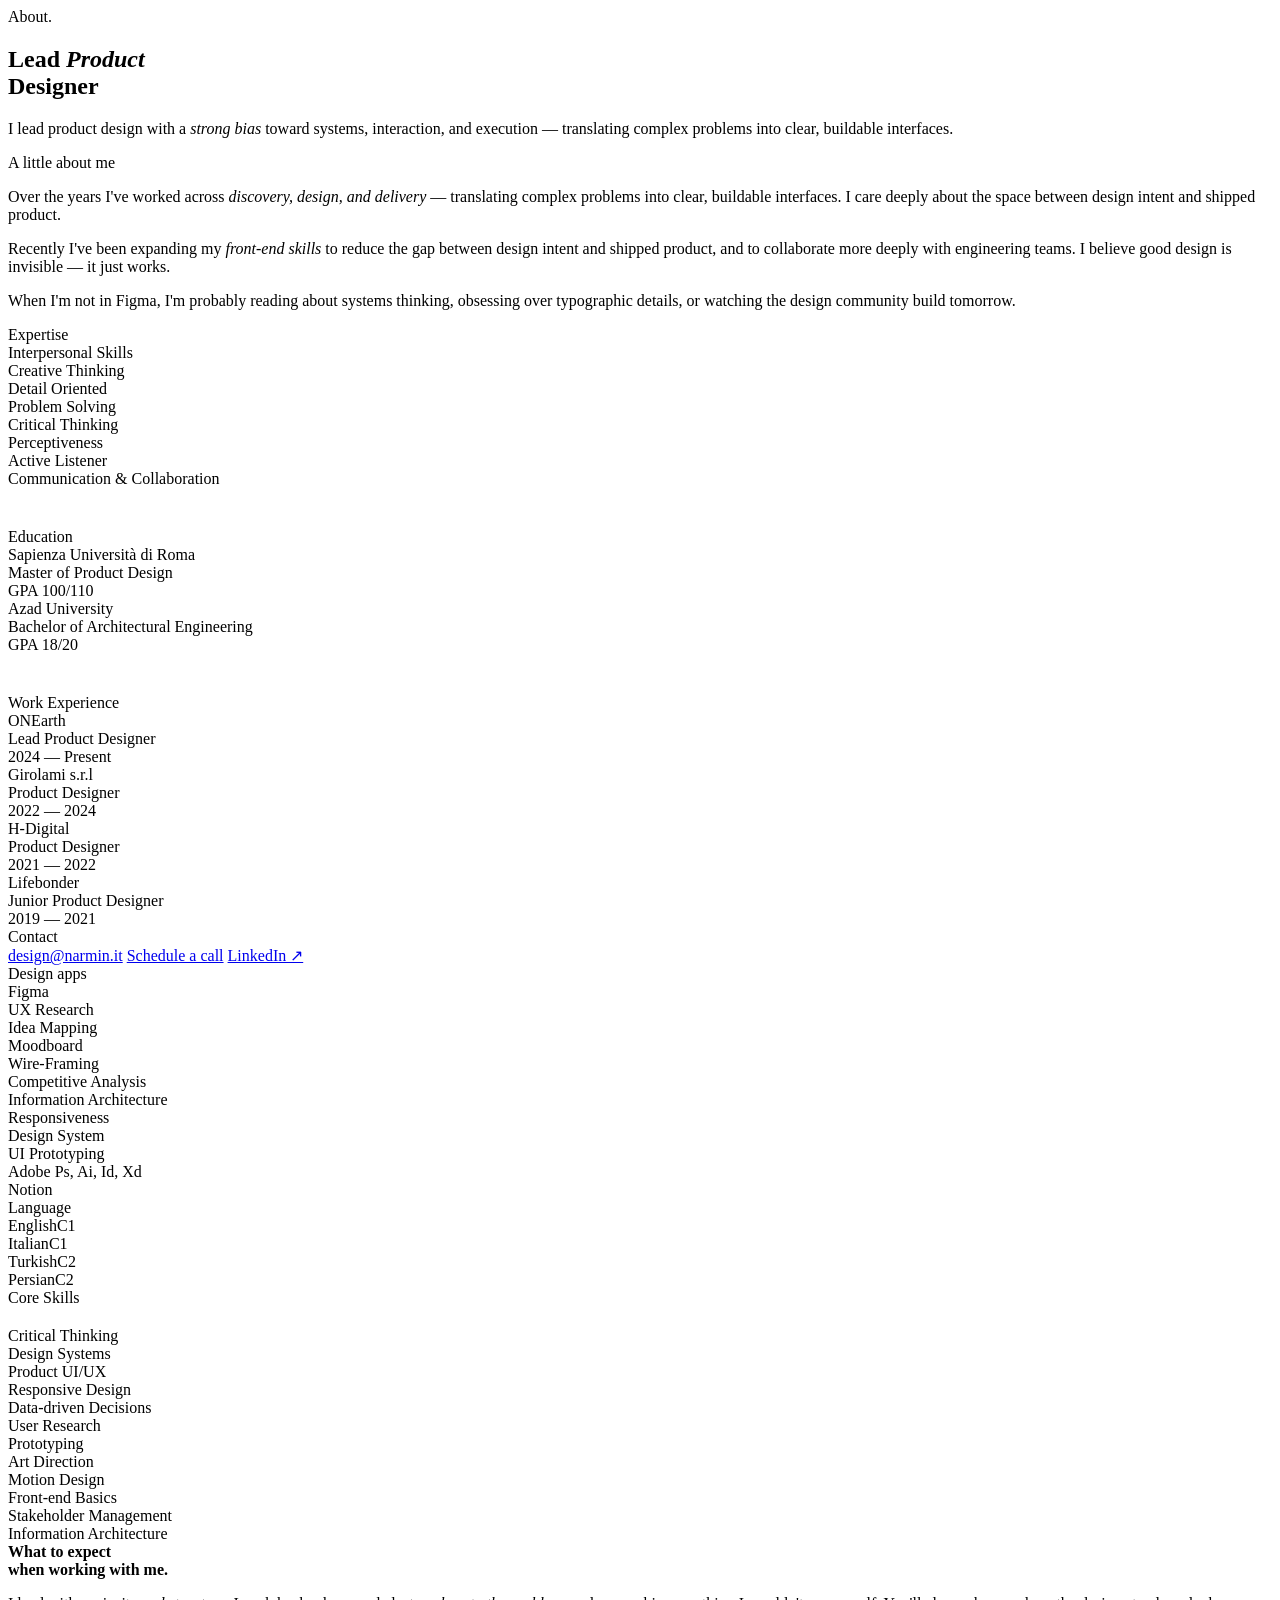
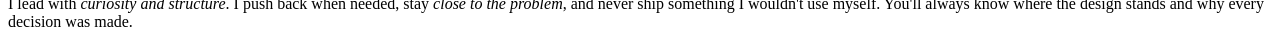
==== about.html @ 3cd88621 "first commit" ====
<!DOCTYPE html>
<html lang="en">
<head>
  <meta charset="UTF-8" />
  <meta name="viewport" content="width=device-width, initial-scale=1.0" />
  <title>Narmin — About</title>

  <!-- Google Fonts -->
  <link rel="preconnect" href="https://fonts.googleapis.com" />
  <link rel="preconnect" href="https://fonts.gstatic.com" crossorigin />
  <link href="https://fonts.googleapis.com/css2?family=Playfair+Display:ital,wght@0,400;0,500;0,700;1,400;1,700&family=Poppins:wght@300;400;500&family=Courier+Prime:ital@0;1&display=swap" rel="stylesheet" />

  <!-- Styles -->
  <link rel="stylesheet" href="css/global.css" />
  <link rel="stylesheet" href="css/about.css" />
</head>
<body>

  <!-- Noise overlay -->
  <div class="noise"></div>

  <!-- Custom cursor ring -->
  <div id="cur-ring"></div>

  <!-- Nav — injected by global.js -->
  <div id="nav-mount"></div>

  <div class="page">

    <!-- ══════════════════════════════════════════
         HERO
    ══════════════════════════════════════════ -->
    <section class="about-hero">
      <div class="hero-ghost" aria-hidden="true">About.</div>
      <div class="about-hero-inner">
        <div class="about-hero-content">
          <h1 class="about-title">
            Lead <em>Product</em><br>Designer
          </h1>
          <div class="about-intro-line">
            <p class="about-intro-text">
              I lead product design with a <em>strong bias</em> toward systems,
              interaction, and execution — translating complex problems into
              clear, buildable interfaces.
            </p>
          </div>
        </div>
      </div>
    </section>


    <!-- ══════════════════════════════════════════
         MAIN GRID — [empty] [content] [sidebar]
    ══════════════════════════════════════════ -->
    <div class="content-grid">

      <!-- Col 1: intentionally empty -->
      <div class="col-empty"></div>

      <!-- Col 2: Main content -->
      <main class="center-main">

        <div class="col-label">A little about me</div>
        <div class="bio-block">
          <p>Over the years I've worked across <em>discovery, design, and delivery</em> — translating complex problems into clear, buildable interfaces. I care deeply about the space between design intent and shipped product.</p>
          <p>Recently I've been expanding my <em>front-end skills</em> to reduce the gap between design intent and shipped product, and to collaborate more deeply with engineering teams. I believe good design is invisible — it just works.</p>
          <p>When I'm not in Figma, I'm probably reading about systems thinking, obsessing over typographic details, or watching the design community build tomorrow.</p>
        </div>

        <div class="col-label">Expertise</div>
        <div class="expertise-list">
          <div class="exp-item"><span>Interpersonal Skills</span><div class="exp-dot"></div></div>
          <div class="exp-item"><span>Creative Thinking</span><div class="exp-dot"></div></div>
          <div class="exp-item"><span>Detail Oriented</span><div class="exp-dot"></div></div>
          <div class="exp-item"><span>Problem Solving</span><div class="exp-dot"></div></div>
          <div class="exp-item"><span>Critical Thinking</span><div class="exp-dot"></div></div>
          <div class="exp-item"><span>Perceptiveness</span><div class="exp-dot"></div></div>
          <div class="exp-item"><span>Active Listener</span><div class="exp-dot"></div></div>
          <div class="exp-item"><span>Communication &amp; Collaboration</span><div class="exp-dot"></div></div>
        </div>

        <div class="col-label" style="margin-top: 40px;">Education</div>
        <div class="edu-entry">
          <div class="edu-school">Sapienza Università di Roma</div>
          <div class="edu-degree">Master of Product Design</div>
          <div class="edu-gpa">GPA 100/110</div>
        </div>
        <div class="edu-entry">
          <div class="edu-school">Azad University</div>
          <div class="edu-degree">Bachelor of Architectural Engineering</div>
          <div class="edu-gpa">GPA 18/20</div>
        </div>

        <div class="col-label" style="margin-top: 40px;">Work Experience</div>
        <div class="work-entries">
          <div class="work-entry">
            <div class="work-company">ONEarth</div>
            <div class="work-role">Lead Product Designer</div>
            <div class="work-period">2024 — Present</div>
          </div>
          <div class="work-entry">
            <div class="work-company">Girolami s.r.l</div>
            <div class="work-role">Product Designer</div>
            <div class="work-period">2022 — 2024</div>
          </div>
          <div class="work-entry">
            <div class="work-company">H-Digital</div>
            <div class="work-role">Product Designer</div>
            <div class="work-period">2021 — 2022</div>
          </div>
          <div class="work-entry">
            <div class="work-company">Lifebonder</div>
            <div class="work-role">Junior Product Designer</div>
            <div class="work-period">2019 — 2021</div>
          </div>
        </div>

      </main>

      <!-- Col 3: Right Sidebar -->
      <aside class="sidebar-right">

        <div class="sidebar-group">
          <div class="col-label">Contact</div>
          <a href="mailto:design@narmin.it" class="contact-link">design@narmin.it</a>
          <a href="#" class="contact-link">Schedule a call</a>
          <a href="#" class="contact-link">LinkedIn ↗</a>
        </div>

        <div class="sidebar-group">
          <div class="col-label">Design apps</div>
          <div class="sidebar-list">
            <div class="sidebar-item">Figma</div>
            <div class="sidebar-item">UX Research</div>
            <div class="sidebar-item">Idea Mapping</div>
            <div class="sidebar-item">Moodboard</div>
            <div class="sidebar-item">Wire-Framing</div>
            <div class="sidebar-item">Competitive Analysis</div>
            <div class="sidebar-item">Information Architecture</div>
            <div class="sidebar-item">Responsiveness</div>
            <div class="sidebar-item">Design System</div>
            <div class="sidebar-item">UI Prototyping</div>
            <div class="sidebar-item">Adobe Ps, Ai, Id, Xd</div>
            <div class="sidebar-item">Notion</div>
          </div>
        </div>

        <div class="sidebar-group">
          <div class="col-label">Language</div>
          <div class="lang-row"><span class="lang-name">English</span><span class="lang-level">C1</span></div>
          <div class="lang-row"><span class="lang-name">Italian</span><span class="lang-level">C1</span></div>
          <div class="lang-row"><span class="lang-name">Turkish</span><span class="lang-level">C2</span></div>
          <div class="lang-row"><span class="lang-name">Persian</span><span class="lang-level">C2</span></div>
        </div>

      </aside>
    </div><!-- /.content-grid -->


    <!-- ══════════════════════════════════════════
         CORE SKILLS STRIP
    ══════════════════════════════════════════ -->
    <div class="skills-section">
      <div class="skills-section-inner">
        <div class="col-label" style="margin-bottom: 20px;">Core Skills</div>
        <div class="skills-tags">
          <div class="skill-tag">Critical Thinking</div>
          <div class="skill-tag">Design Systems</div>
          <div class="skill-tag">Product UI/UX</div>
          <div class="skill-tag">Responsive Design</div>
          <div class="skill-tag">Data-driven Decisions</div>
          <div class="skill-tag">User Research</div>
          <div class="skill-tag">Prototyping</div>
          <div class="skill-tag">Art Direction</div>
          <div class="skill-tag">Motion Design</div>
          <div class="skill-tag">Front-end Basics</div>
          <div class="skill-tag">Stakeholder Management</div>
          <div class="skill-tag">Information Architecture</div>
        </div>
      </div>
    </div>


    <!-- ══════════════════════════════════════════
         CLOSING STATEMENT
    ══════════════════════════════════════════ -->
    <div class="closing-strip">
      <div></div><!-- empty col 1 -->
      <div class="closing-content">
        <div class="closing-left">
          <strong>What to expect<br>when working with me.</strong>
        </div>
        <p class="closing-right">
          I lead with <em>curiosity and structure</em>. I push back when needed,
          stay <em>close to the problem</em>, and never ship something I wouldn't
          use myself. You'll always know where the design stands and why every
          decision was made.
        </p>
      </div>
    </div>

  </div><!-- /.page -->

  <!-- Footer — injected by global.js -->
  <div id="footer-mount"></div>

  <!-- Scripts: global first, then page-specific -->
  <script src="js/global.js"></script>
  <script src="js/about.js"></script>

</body>
</html>
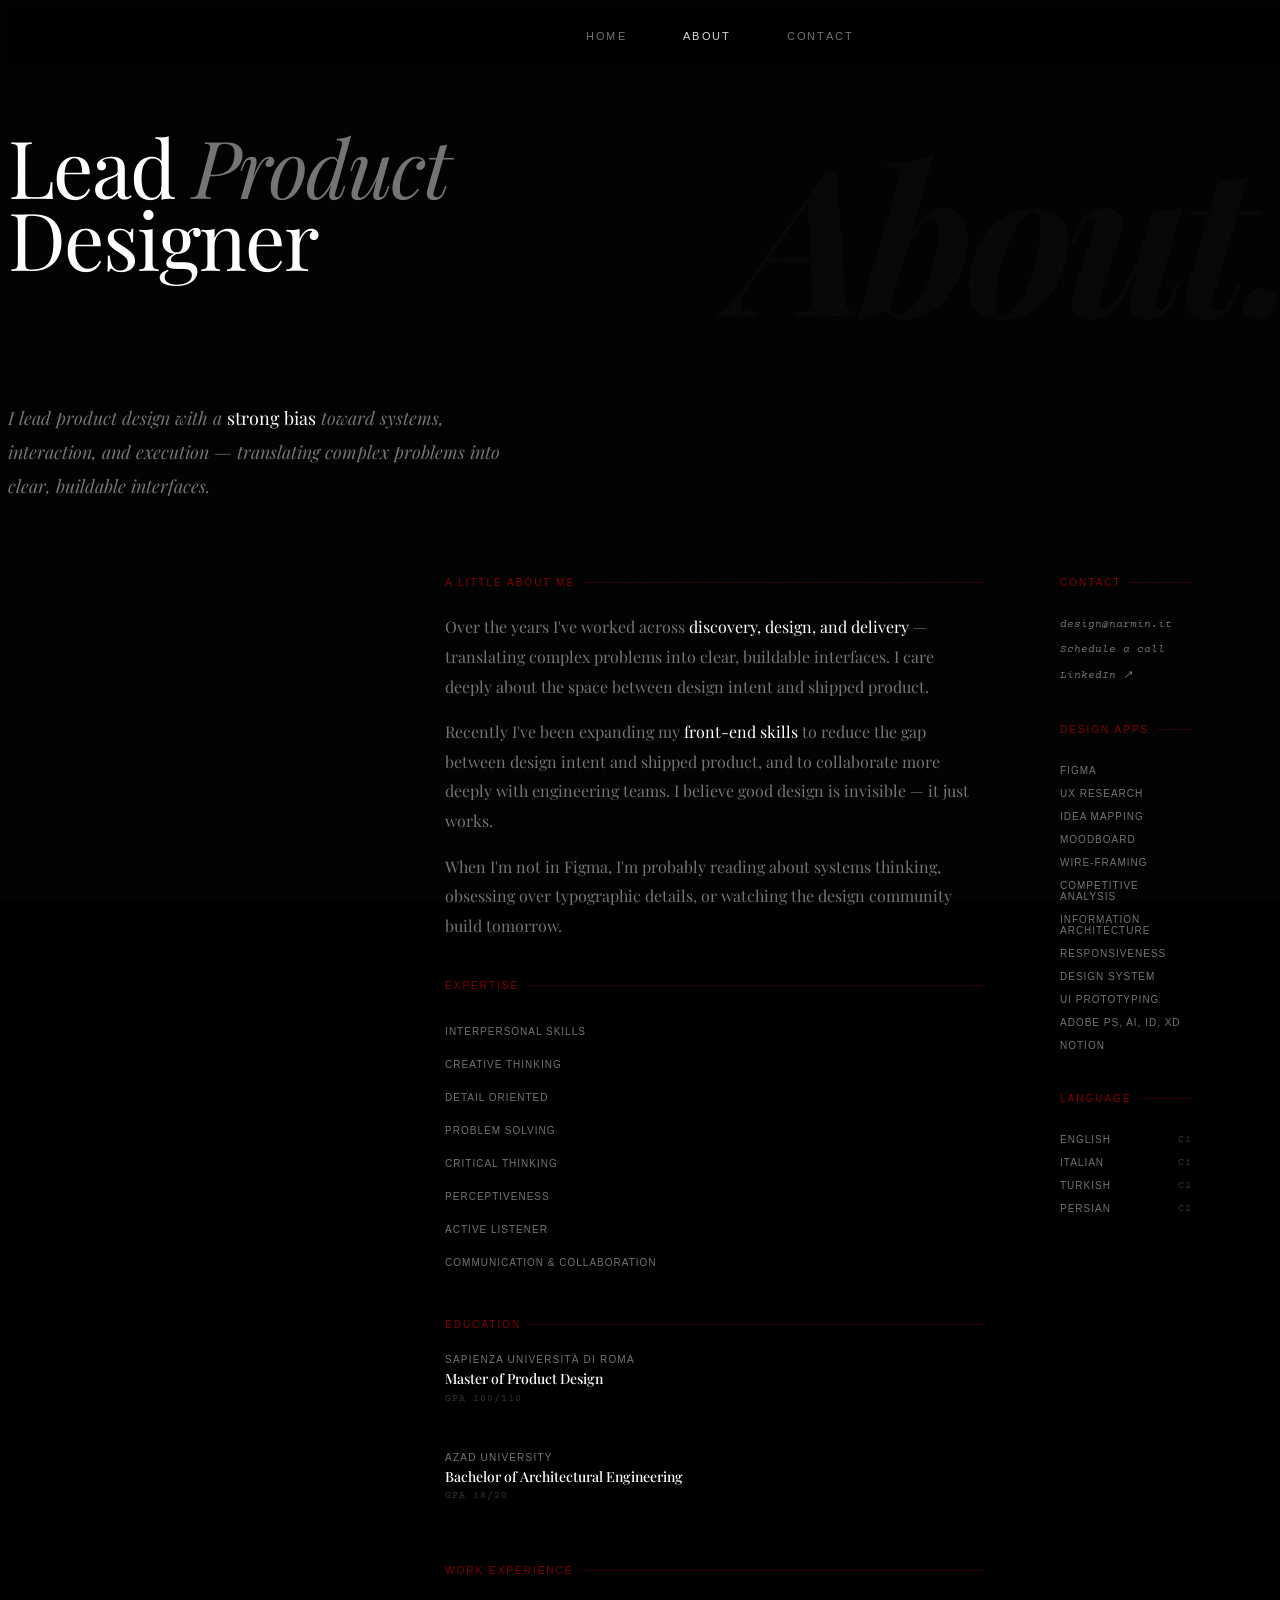
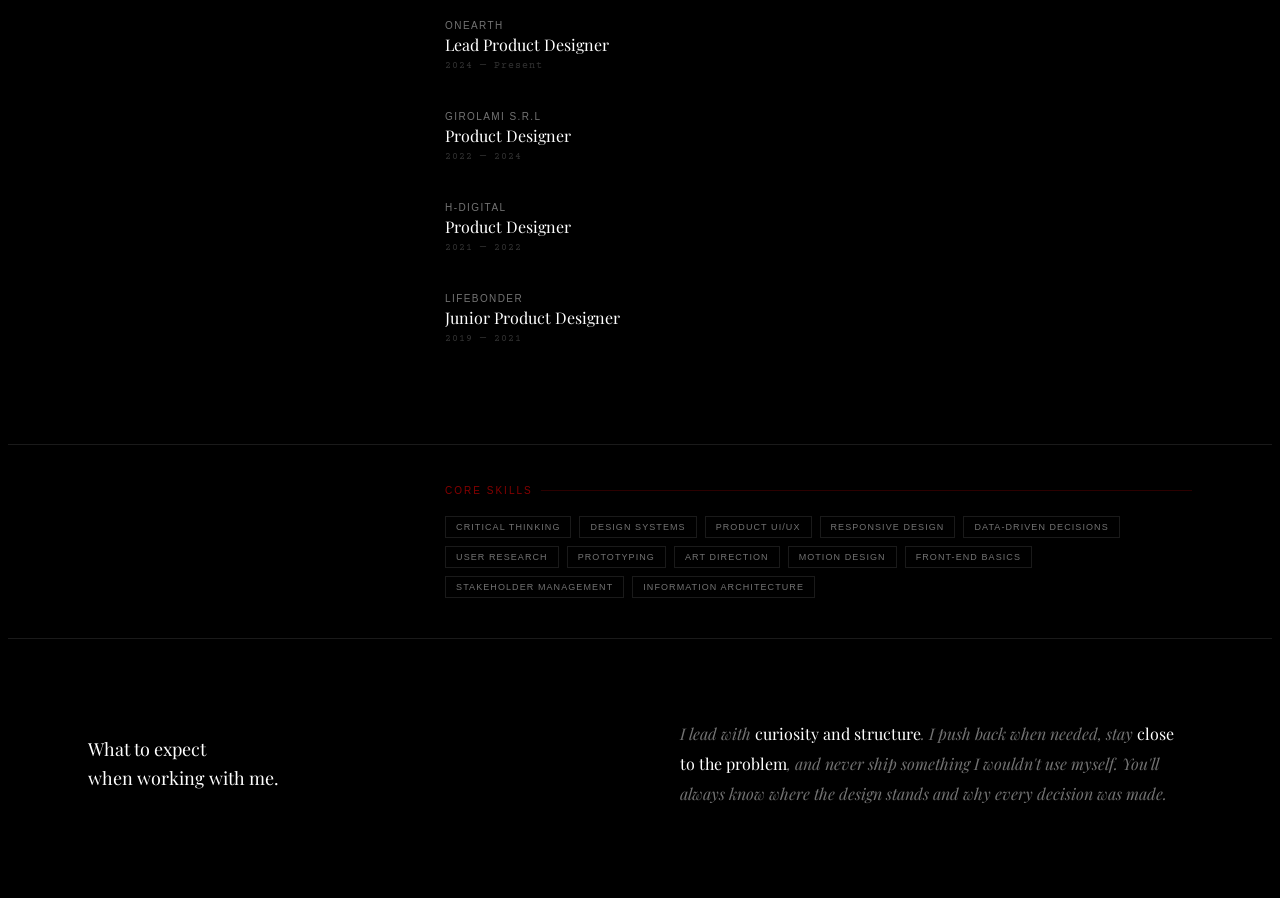
==== commit f1175547: "Update portfolio: nav changes, project links, dark theme for work pages" ====
--- a/about.html
+++ b/about.html
@@ -123,7 +123,7 @@
         <div class="sidebar-group">
           <div class="col-label">Contact</div>
           <a href="mailto:design@narmin.it" class="contact-link">design@narmin.it</a>
-          <a href="#" class="contact-link">Schedule a call</a>
+          <a href="https://calendly.com/ahz-nrm" target="_blank" rel="noopener noreferrer" class="contact-link">Schedule a call</a>
           <a href="#" class="contact-link">LinkedIn ↗</a>
         </div>
 
@@ -201,9 +201,6 @@
 
   </div><!-- /.page -->
 
-  <!-- Footer — injected by global.js -->
-  <div id="footer-mount"></div>
-
   <!-- Scripts: global first, then page-specific -->
   <script src="js/global.js"></script>
   <script src="js/about.js"></script>
--- a/css/global.css
+++ b/css/global.css
@@ -0,0 +1,324 @@
+GLOBAL 
+/* ================================================
+   NARMIN — GLOBAL STYLES
+   css/global.css
+   Loaded on EVERY page.
+   Contains: reset, tokens, body, noise, cursor,
+             nav, footer, shared keyframes.
+   ================================================ */
+
+
+/* ────────────────────────────────────────────────
+   1. RESET
+──────────────────────────────────────────────── */
+*, *::before, *::after {
+  box-sizing: border-box;
+  margin: 0;
+  padding: 0;
+}
+
+html {
+  font-size: 16px;
+  scroll-behavior: smooth;
+}
+
+
+/* ────────────────────────────────────────────────
+   2. DESIGN TOKENS
+──────────────────────────────────────────────── */
+:root {
+  --bg:         #000000;
+  --bg2:        #0a0a0a;
+  --text:       #ffffff;
+  --text-muted: rgba(255, 255, 255, 0.45);
+  --text-dim:   rgba(255, 255, 255, 0.2);
+  --border:     rgba(255, 255, 255, 0.1);
+  --hover-bg:   rgba(255, 255, 255, 0.04);
+  --red:        rgb(220, 0, 0);
+  --red-dim:    rgba(220, 0, 0, 0.6);
+
+  --font-serif: 'Playfair Display', serif;
+  --font-ui:    'Poppins', sans-serif;
+  --font-mono:  'Courier Prime', monospace;
+}
+
+
+/* ────────────────────────────────────────────────
+   3. BODY
+──────────────────────────────────────────────── */
+body {
+  background: var(--bg);
+  color: var(--text);
+  min-height: 100vh;
+  overflow-x: hidden;
+  font-family: var(--font-serif);
+}
+
+
+/* ────────────────────────────────────────────────
+   4. NOISE OVERLAY
+──────────────────────────────────────────────── */
+.noise {
+  position: fixed;
+  inset: 0;
+  z-index: 1;
+  pointer-events: none;
+  background-image: url("data:image/svg+xml,%3Csvg viewBox='0 0 512 512' xmlns='http://www.w3.org/2000/svg'%3E%3Cfilter id='n'%3E%3CfeTurbulence type='fractalNoise' baseFrequency='0.75' numOctaves='4' stitchTiles='stitch'/%3E%3C/filter%3E%3Crect width='100%25' height='100%25' filter='url(%23n)' opacity='1'/%3E%3C/svg%3E");
+  background-size: 256px 256px;
+  opacity: 0.028;
+}
+
+
+/* ────────────────────────────────────────────────
+   5. CUSTOM CURSOR RING
+──────────────────────────────────────────────── */
+#cur-ring {
+  position: fixed;
+  z-index: 9998;
+  pointer-events: none;
+  width: 36px;
+  height: 36px;
+  border: 1.5px solid rgba(220, 0, 0, 0.75);
+  border-radius: 50%;
+  left: -40px;
+  top: -40px;
+  transform: translate(-50%, -50%);
+  transition: width 0.3s, height 0.3s, border-color 0.3s;
+}
+
+
+/* ────────────────────────────────────────────────
+   6. PAGE SHELL
+──────────────────────────────────────────────── */
+.page {
+  position: relative;
+  z-index: 2;
+}
+
+
+/* ────────────────────────────────────────────────
+   7. NAVIGATION
+   Index page: centered  (class="nav-center")
+   About page: left-aligned (default)
+   global.js injects .nav-center on index only
+──────────────────────────────────────────────── */
+nav {
+  width: 100%;
+  height: 56px;
+  background: rgba(0, 0, 0, 0.85);
+  backdrop-filter: blur(12px);
+  -webkit-backdrop-filter: blur(12px);
+  display: flex;
+  align-items: center;
+  justify-content: space-between;
+  padding: 0 80px;
+  position: sticky;
+  top: 20px;
+  z-index: 100;
+}
+
+.nav-left,
+.nav-right {
+  display: flex;
+  align-items: center;
+}
+
+.nav-right {
+  margin-left: auto;
+}
+
+/* Index page centers the nav */
+nav.nav-center {
+  justify-content: center;
+}
+nav.nav-center .nav-left {
+  position: absolute;
+  left: 50%;
+  transform: translateX(-50%);
+}
+
+.nav-item {
+  position: relative;
+  padding: 0 28px 0 0;
+  display: flex;
+  align-items: center;
+  z-index: 2;
+  cursor: pointer;
+  text-decoration: none;
+}
+
+/* Book a Call - secondary button style */
+.nav-right .nav-item {
+  padding: 16px 10px;
+  border: 1px solid rgb(221, 0, 0);
+  border-radius: 4px;
+  transition: background-color 0.2s, color 0.2s;
+}
+
+.nav-right .nav-item:hover {
+  background-color: rgb(221, 0, 0);
+}
+
+.nav-right .nav-item:hover .nav-letter {
+  color: #fff;
+}
+
+/* Index page nav items have equal padding both sides */
+nav.nav-center .nav-item {
+  padding: 0 28px;
+}
+
+.nav-word {
+  display: flex;
+  overflow: visible;
+}
+
+.nav-letter {
+  display: inline-block;
+  font-family: var(--font-ui);
+  font-size: 11px;
+  font-weight: 400;
+  letter-spacing: 0.18em;
+  color: var(--text-muted);
+  text-transform: uppercase;
+  will-change: transform;
+  line-height: 1;
+  user-select: none;
+  transition: color 0.2s;
+}
+
+.nav-item:hover .nav-letter {
+  color: rgba(255, 255, 255, 0.9);
+}
+
+.nav-item.active .nav-letter {
+  color: rgba(255, 255, 255, 0.85);
+}
+
+
+/* ────────────────────────────────────────────────
+   8. FOOTER
+──────────────────────────────────────────────── */
+.footer {
+  display: flex;
+  align-items: center;
+  justify-content: space-between;
+  padding: 28px 80px;
+  position: relative;
+  z-index: 2;
+}
+
+/* Index page footer has a top border */
+.footer.footer-bordered {
+  border-top: 1px solid var(--border);
+}
+
+.footer-love {
+  font-family: var(--font-ui);
+  font-size: 10px;
+  font-weight: 400;
+  letter-spacing: 0.18em;
+  text-transform: uppercase;
+  color: rgba(255, 255, 255, 0.2);
+}
+
+.footer-love em {
+  font-style: italic;
+  font-family: var(--font-serif);
+  font-size: 12px;
+  letter-spacing: 0.04em;
+  text-transform: none;
+  color: rgba(255, 255, 255, 0.35);
+}
+
+.footer-socials {
+  display: flex;
+  align-items: center;
+  gap: 24px;
+}
+
+.social-link {
+  display: flex;
+  align-items: center;
+  justify-content: center;
+  color: rgba(255, 255, 255, 0.25);
+  transition: color 0.2s, transform 0.2s;
+  text-decoration: none;
+}
+
+.social-link:hover {
+  color: rgba(255, 255, 255, 0.85);
+  transform: translateY(-2px);
+}
+
+
+/* ────────────────────────────────────────────────
+   9. SHARED KEYFRAMES
+──────────────────────────────────────────────── */
+@keyframes fadeIn  { from { opacity: 0; }                           to { opacity: 1; } }
+@keyframes fadeUp  { from { opacity: 0; transform: translateY(18px);} to { opacity: 1; transform: none; } }
+@keyframes slideUp { from { transform: translateY(110%); }           to { transform: none; } }
+@keyframes marquee { from { transform: translateX(0); }              to { transform: translateX(-50%); } }
+
+
+/* ────────────────────────────────────────────────
+   10. RESPONSIVE — shared breakpoints
+──────────────────────────────────────────────── */
+@media (max-width: 900px) {
+  nav                { padding: 0 48px; }
+  nav.nav-center     { padding: 0 48px; }
+  nav.nav-center .nav-left { position: static; transform: none; left: auto; }
+  .nav-item          { padding-right: 20px; }
+  nav.nav-center .nav-item { padding: 0 18px; }
+  .nav-right .nav-item { padding: 12px 20px; }
+  .footer            { padding: 28px 48px; }
+}
+
+@media (max-width: 700px) {
+  #cur-ring          { display: none; }
+  nav                { padding: 0 36px; }
+  nav.nav-center .nav-left { position: static; transform: none; }
+  nav.nav-center .nav-item { padding: 0 14px; }
+  .nav-right .nav-item { padding: 10px 6px; }
+  .footer            { padding: 24px 36px; }
+}
+
+@media (max-width: 480px) {
+  nav                { padding: 0 24px; }
+  nav.nav-center     { padding: 0 24px; }
+  nav.nav-center .nav-item { padding: 0 10px; }
+  .nav-letter        { font-size: 9px; letter-spacing: 0.1em; }
+  .nav-right         { display: none; }
+  .footer            { padding: 20px 24px; flex-direction: column; gap: 16px; align-items: flex-start; }
+}
+
+
+/* ────────────────────────────────────────────────
+   11. SHARED PAGE ELEMENTS
+   Used on multiple pages — lives here so every
+   page gets them without loading index.css
+──────────────────────────────────────────────── */
+
+/* Eyebrow label — used on index hero and about hero */
+.hello-tag {
+  font-family: var(--font-ui);
+  font-size: 11px;
+  font-weight: 400;
+  letter-spacing: 0.22em;
+  text-transform: uppercase;
+  color: var(--text-muted);
+  display: flex;
+  align-items: center;
+  gap: 12px;
+  margin-bottom: 36px;
+  position: relative;
+  z-index: 1;
+  animation: fadeUp 0.7s 0.25s ease both;
+}
+
+.hello-tag::before {
+  content: '';
+  width: 20px;
+  height: 1px;
+  background: rgba(255, 255, 255, 0.35);
+}
--- a/css/about.css
+++ b/css/about.css
@@ -0,0 +1,500 @@
+/* ================================================
+   NARMIN — ABOUT PAGE STYLES
+   css/about.css
+   Page-specific only. Global styles live in global.css
+   ================================================ */
+
+
+ABOUT
+
+/* ────────────────────────────────────────────────
+   1. HERO SECTION
+──────────────────────────────────────────────── */
+.about-hero {
+  /* Matches home .main exactly — bottom-anchored, full viewport minus nav */
+  padding: 56px 80px 80px;
+  position: relative;
+  overflow: hidden;
+  min-height: calc(100vh - 56px);
+  display: flex;
+  flex-direction: column;
+  justify-content: flex-end;
+}
+
+.about-hero-inner {
+  position: relative;
+  z-index: 1;
+}
+
+.about-hero-content {
+  width: 100%;
+}
+
+/* Ghost watermark */
+.hero-ghost {
+  position: absolute;
+  right: -20px;
+  top: 0;
+  font-family: var(--font-serif);
+  font-style: italic;
+  font-weight: 700;
+  font-size: clamp(120px, 16vw, 220px);
+  color: rgba(255, 255, 255, 0.025);
+  line-height: 1;
+  user-select: none;
+  pointer-events: none;
+  white-space: nowrap;
+  animation: fadeIn 1.2s 0.2s ease both;
+  letter-spacing: -0.04em;
+}
+
+.about-title {
+  font-family: var(--font-serif);
+  font-weight: 400;
+  font-size: 80px;          /* matches .hl-word on home */
+  line-height: 0.9;
+  letter-spacing: -0.02em;
+  color: #fff;
+  padding-bottom: 60px;     /* matches .headline padding-bottom */
+  animation: slideUp 0.95s cubic-bezier(0.16, 1, 0.3, 1) both;
+}
+
+.about-title em {
+  font-style: italic;
+  color: var(--text-muted);
+}
+
+.about-intro-line {
+  margin-top: 36px;
+  animation: fadeUp 0.7s 0.4s ease both;
+}
+
+.about-intro-text {
+  font-family: var(--font-serif);
+  font-size: 18px;
+  font-weight: 400;
+  font-style: italic;
+  line-height: 1.9;
+  color: var(--text-muted);
+  max-width: 520px;
+}
+
+.about-intro-text em {
+  font-style: normal;
+  color: #fff;
+}
+
+
+/* ────────────────────────────────────────────────
+   2. MAIN 3-COLUMN GRID
+   col 1 = empty gutter (28%)
+   col 2 = main content (1fr)
+   col 3 = right sidebar (160px)
+──────────────────────────────────────────────── */
+.content-grid {
+  display: grid;
+  grid-template-columns: 28% 1fr 160px;
+  padding: 0 80px;
+  position: relative;
+  z-index: 2;
+}
+
+.col-empty {}
+
+.center-main {
+  padding: 56px 48px 80px;
+}
+
+.sidebar-right {
+  padding: 56px 0 80px 28px;
+}
+
+
+/* ────────────────────────────────────────────────
+   3. SECTION LABELS
+──────────────────────────────────────────────── */
+.col-label {
+  font-family: var(--font-ui);
+  font-size: 10px;
+  font-weight: 400;
+  letter-spacing: 0.2em;
+  text-transform: uppercase;
+  color: var(--red-dim);
+  margin-bottom: 24px;
+  display: flex;
+  align-items: center;
+  gap: 8px;
+}
+
+.col-label::after {
+  content: '';
+  flex: 1;
+  height: 1px;
+  background: rgba(220, 0, 0, 0.2);
+}
+
+
+/* ────────────────────────────────────────────────
+   4. BIO BLOCK
+──────────────────────────────────────────────── */
+.bio-block {
+  margin-bottom: 40px;
+}
+
+.bio-block p {
+  font-family: Playfair Display;
+  font-size: 16px;
+  line-height: 1.85;
+  color: var(--text-muted);
+  margin-bottom: 14px;
+}
+
+.bio-block p:last-child { margin-bottom: 0; }
+
+.bio-block p em {
+  font-style: normal;
+  color: #fff;
+}
+
+
+/* ────────────────────────────────────────────────
+   5. EXPERTISE LIST
+──────────────────────────────────────────────── */
+.expertise-list {
+  display: flex;
+  flex-direction: column;
+  margin-bottom: 40px;
+}
+
+.exp-item {
+  display: flex;
+  align-items: center;
+  justify-content: space-between;
+  padding: 11px 0;
+  font-family: var(--font-ui);
+  font-size: 10px;
+  font-weight: 400;
+  letter-spacing: 0.1em;
+  text-transform: uppercase;
+  color: var(--text-muted);
+  cursor: default;
+  transition: color 0.2s, padding-left 0.25s ease;
+  position: relative;
+  overflow: hidden;
+}
+
+.exp-item::before {
+  content: '';
+  position: absolute;
+  inset: 0;
+  background: var(--hover-bg);
+  transform: translateX(-101%);
+  transition: transform 0.3s cubic-bezier(0.16, 1, 0.3, 1);
+}
+
+.exp-item:hover { color: #fff; padding-left: 8px; }
+.exp-item:hover::before { transform: translateX(0); }
+.exp-item span { position: relative; z-index: 1; }
+
+.exp-dot {
+  width: 4px;
+  height: 4px;
+  border-radius: 50%;
+  background: var(--red-dim);
+  position: relative;
+  z-index: 1;
+  opacity: 0;
+  transition: opacity 0.2s;
+}
+
+.exp-item:hover .exp-dot { opacity: 1; }
+
+
+/* ────────────────────────────────────────────────
+   6. EDUCATION
+──────────────────────────────────────────────── */
+.edu-entry {
+  margin-bottom: 24px;
+  padding-bottom: 24px;
+}
+
+.edu-entry:last-child { margin-bottom: 0; }
+
+.edu-school {
+  font-family: var(--font-ui);
+  font-size: 10px;
+  letter-spacing: 0.12em;
+  text-transform: uppercase;
+  color: var(--text-muted);
+  margin-bottom: 4px;
+}
+
+.edu-degree {
+  font-family: var(--font-serif);
+  font-size: 14px;
+  font-weight: 500;
+  color: #fff;
+  line-height: 1.4;
+  margin-bottom: 4px;
+}
+
+.edu-gpa {
+  font-family: var(--font-mono);
+  font-size: 10px;
+  letter-spacing: 0.1em;
+  color: var(--text-dim);
+}
+
+
+/* ────────────────────────────────────────────────
+   7. WORK EXPERIENCE
+──────────────────────────────────────────────── */
+.work-entries {
+  display: flex;
+  flex-direction: column;
+}
+
+.work-entry {
+  padding: 20px 0;
+  cursor: default;
+  transition: padding-left 0.3s cubic-bezier(0.16, 1, 0.3, 1);
+  position: relative;
+  overflow: hidden;
+}
+
+.work-entry::before {
+  content: '';
+  position: absolute;
+  inset: 0;
+  background: var(--hover-bg);
+  transform: translateX(-101%);
+  transition: transform 0.35s cubic-bezier(0.16, 1, 0.3, 1);
+}
+
+.work-entry:hover { padding-left: 10px; }
+.work-entry:hover::before { transform: translateX(0); }
+
+.work-company {
+  font-family: var(--font-ui);
+  font-size: 10px;
+  letter-spacing: 0.14em;
+  text-transform: uppercase;
+  color: var(--text-muted);
+  margin-bottom: 4px;
+  position: relative;
+  z-index: 1;
+  transition: color 0.2s;
+}
+
+.work-entry:hover .work-company { color: rgba(255, 255, 255, 0.7); }
+
+.work-role {
+  font-family: var(--font-serif);
+  font-size: 16px;
+  font-weight: 400;
+  color: #fff;
+  line-height: 1.3;
+  position: relative;
+  z-index: 1;
+}
+
+.work-period {
+  font-family: var(--font-mono);
+  font-size: 10px;
+  letter-spacing: 0.1em;
+  color: var(--text-dim);
+  margin-top: 4px;
+  position: relative;
+  z-index: 1;
+}
+
+
+/* ────────────────────────────────────────────────
+   8. SKILL TAGS STRIP
+──────────────────────────────────────────────── */
+.skills-section {
+  padding: 0 80px 40px;
+  position: relative;
+  z-index: 2;
+  display: grid;
+  grid-template-columns: 28% 1fr 160px;
+  border-top: 1px solid var(--border);
+  padding-top: 40px;
+}
+
+.skills-section-inner {
+  grid-column: 2 / 4;
+  padding-left: 48px;
+}
+
+.skills-tags {
+  display: flex;
+  flex-wrap: wrap;
+  gap: 8px;
+}
+
+.skill-tag {
+  font-family: var(--font-ui);
+  font-size: 9px;
+  letter-spacing: 0.12em;
+  text-transform: uppercase;
+  color: var(--text-muted);
+  border: 1px solid var(--border);
+  padding: 5px 10px;
+  transition: color 0.2s, border-color 0.2s, background 0.2s;
+  cursor: default;
+}
+
+.skill-tag:hover {
+  color: #fff;
+  border-color: rgba(220, 0, 0, 0.5);
+  background: rgba(220, 0, 0, 0.06);
+}
+
+
+/* ────────────────────────────────────────────────
+   9. RIGHT SIDEBAR
+──────────────────────────────────────────────── */
+.sidebar-group { margin-bottom: 36px; }
+
+.sidebar-list {
+  display: flex;
+  flex-direction: column;
+}
+
+.sidebar-item {
+  font-family: var(--font-ui);
+  font-size: 10px;
+  letter-spacing: 0.1em;
+  text-transform: uppercase;
+  color: var(--text-muted);
+  padding: 6px 0;
+  transition: color 0.2s, padding-left 0.2s;
+  cursor: default;
+}
+
+.sidebar-item:hover { color: #fff; padding-left: 6px; }
+
+.contact-link {
+  font-family: var(--font-mono);
+  font-size: 11px;
+  font-style: italic;
+  color: var(--text-muted);
+  text-decoration: none;
+  display: block;
+  padding: 6px 0;
+  transition: color 0.2s;
+}
+
+.contact-link:hover { color: rgba(220, 0, 0, 0.85); }
+
+.lang-row {
+  display: flex;
+  align-items: center;
+  justify-content: space-between;
+  padding: 6px 0;
+}
+
+.lang-name {
+  font-family: var(--font-ui);
+  font-size: 10px;
+  letter-spacing: 0.1em;
+  text-transform: uppercase;
+  color: var(--text-muted);
+}
+
+.lang-level {
+  font-family: var(--font-mono);
+  font-size: 10px;
+  color: var(--text-dim);
+  letter-spacing: 0.1em;
+}
+
+
+/* ────────────────────────────────────────────────
+   10. CLOSING STRIP
+──────────────────────────────────────────────── */
+.closing-strip {
+  padding: 64px 80px;
+  display: flex;
+  align-items: center;
+  position: relative;
+  z-index: 2;
+  border-top: 1px solid var(--border);
+}
+
+.closing-content {
+  width: 100%;
+  display: grid;
+  grid-template-columns: 1fr 1fr;
+  gap: 0 80px;
+  align-items: center;
+}
+
+.closing-left {
+  font-family: var(--font-serif);
+  font-size: 13px;
+  font-style: italic;
+  color: var(--text-muted);
+  line-height: 1.6;
+}
+
+.closing-left strong {
+  font-style: normal;
+  color: #fff;
+  font-weight: 400;
+  font-size: 18px;
+}
+
+.closing-right {
+  font-family: var(--font-serif);
+  font-size: 16px;
+  font-style: italic;
+  line-height: 1.9;
+  color: var(--text-muted);
+}
+
+.closing-right em { font-style: normal; color: #fff; }
+
+
+/* ────────────────────────────────────────────────
+   11. RESPONSIVE
+──────────────────────────────────────────────── */
+@media (max-width: 1100px) {
+  .content-grid,
+  .about-hero-inner,
+  .closing-strip,
+  .skills-section       { grid-template-columns: 22% 1fr 140px; }
+}
+
+@media (max-width: 900px) {
+  .about-hero           { padding: 48px 48px 60px; }
+  .about-title          { font-size: 60px; }
+  .content-grid,
+  .closing-strip,
+  .skills-section       { padding-left: 48px; padding-right: 48px; }
+  .content-grid         { grid-template-columns: 1fr 140px; }
+  .about-hero-inner     { grid-template-columns: 1fr; }
+  .about-hero-content   { grid-column: 1; }
+  .col-empty            { display: none; }
+  .sidebar-right        { padding-left: 0; padding-top: 32px; grid-column: 1 / -1; }
+  .closing-strip        { grid-template-columns: 1fr; }
+  .closing-content      { grid-template-columns: 1fr; gap: 20px; }
+  .skills-section       { grid-template-columns: 1fr; }
+  .skills-section-inner { grid-column: 1; }
+}
+
+@media (max-width: 700px) {
+  .about-hero           { padding: 36px 36px 52px; }
+  .about-title          { font-size: 44px; }
+  .content-grid,
+  .closing-strip,
+  .skills-section       { padding-left: 32px; padding-right: 32px; }
+  .content-grid         { grid-template-columns: 1fr; }
+  .center-main          { padding: 40px 0; }
+}
+
+@media (max-width: 480px) {
+  .about-hero           { padding: 32px 24px 48px; }
+  .about-title          { font-size: 34px; padding-bottom: 40px; }
+}
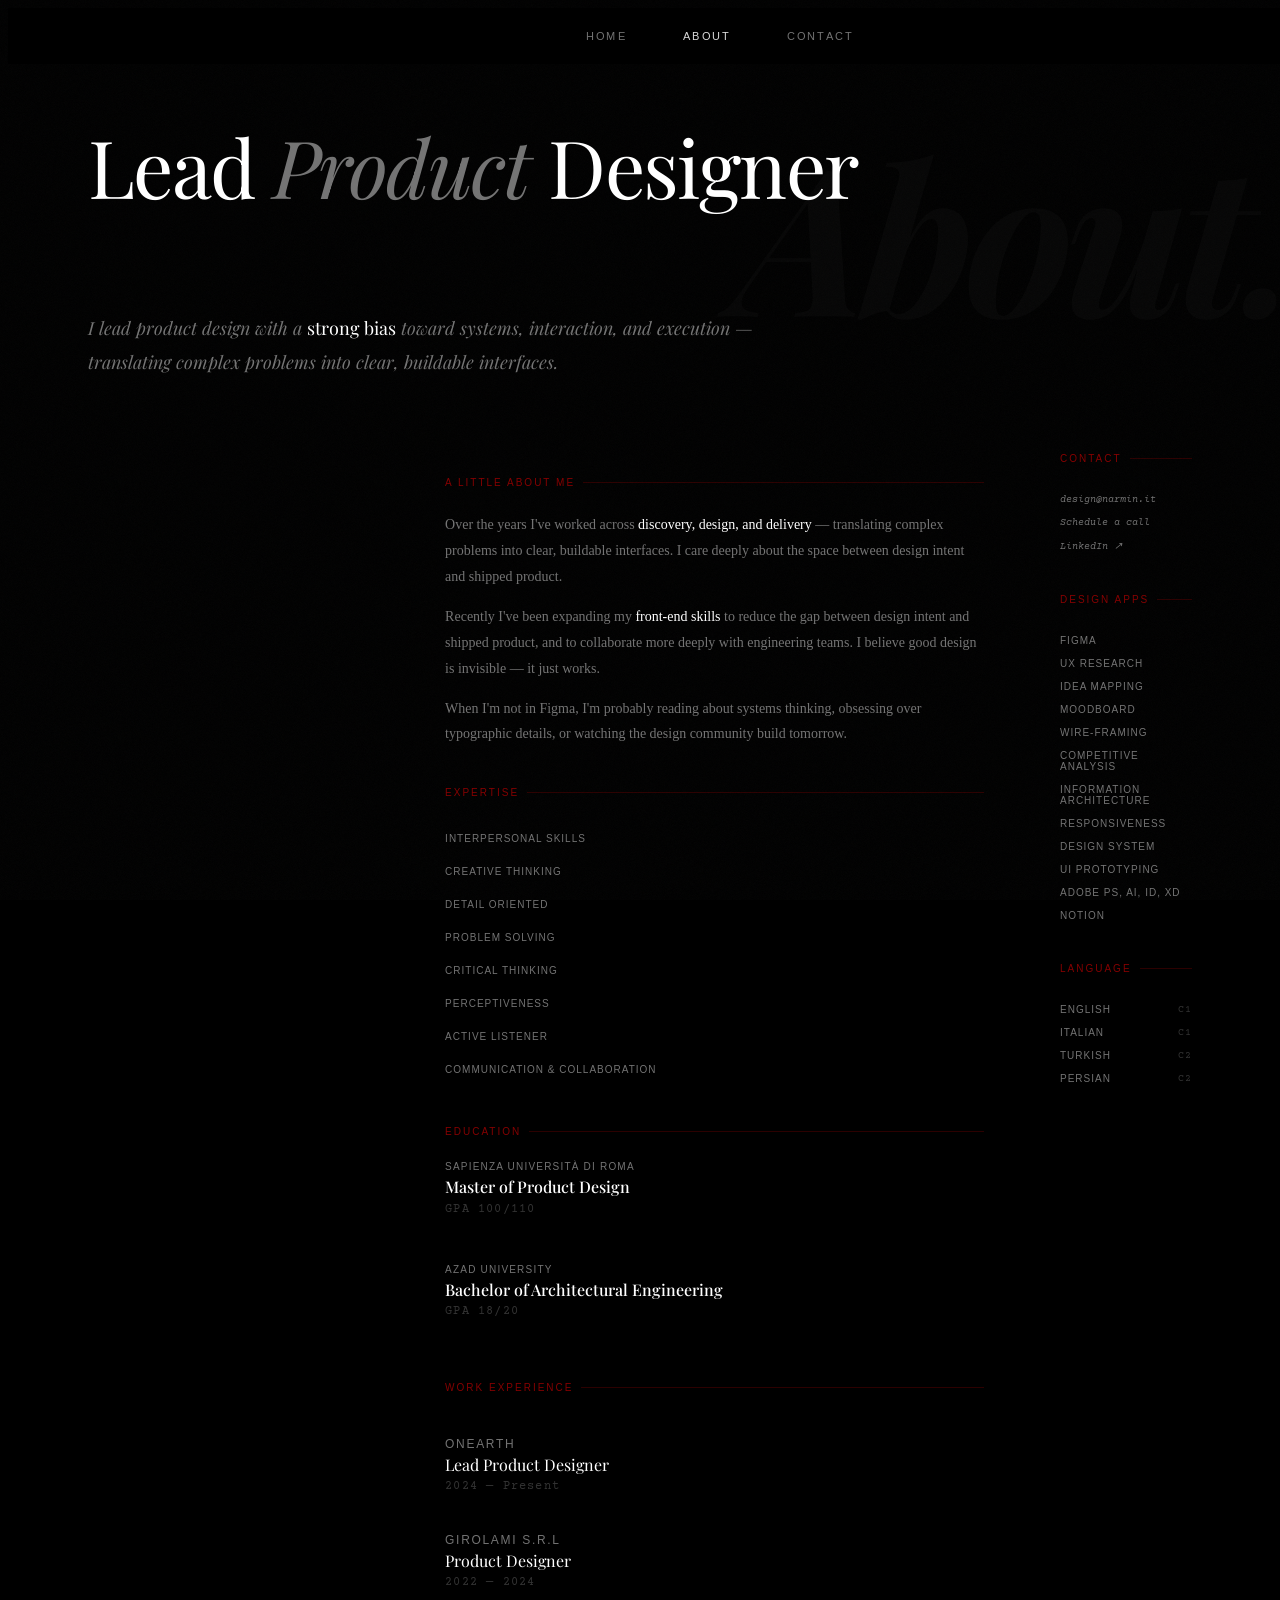
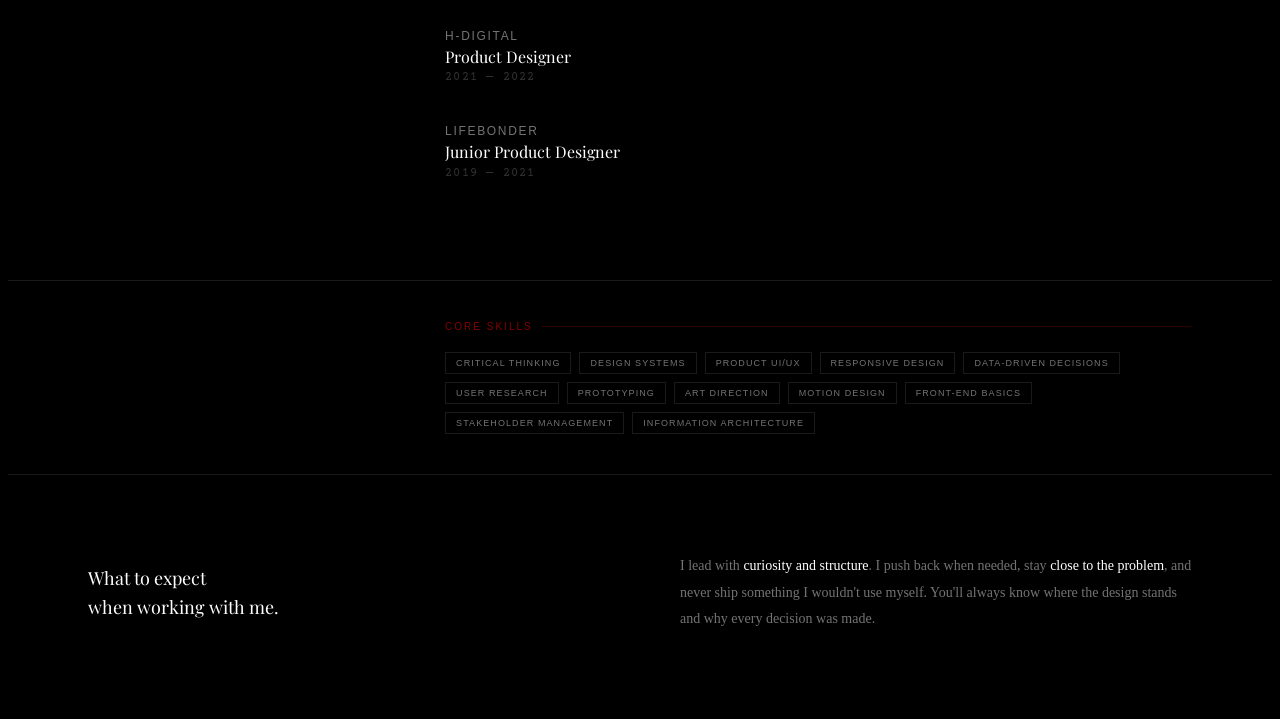
==== commit 30215076: "Update hero sections, padding, and project links" ====
--- a/about.html
+++ b/about.html
@@ -35,7 +35,7 @@
       <div class="about-hero-inner">
         <div class="about-hero-content">
           <h1 class="about-title">
-            Lead <em>Product</em><br>Designer
+            Lead <em>Product</em> Designer
           </h1>
           <div class="about-intro-line">
             <p class="about-intro-text">
--- a/css/about.css
+++ b/css/about.css
@@ -55,7 +55,8 @@
   line-height: 0.9;
   letter-spacing: -0.02em;
   color: #fff;
-  padding-bottom: 60px;     /* matches .headline padding-bottom */
+  padding-bottom: 42px;     /* matches .headline padding-bottom */
+  padding-left: 80px;
   animation: slideUp 0.95s cubic-bezier(0.16, 1, 0.3, 1) both;
 }
 
@@ -65,7 +66,9 @@
 }
 
 .about-intro-line {
-  margin-top: 36px;
+  margin-top: 42px;
+  padding-left: 80px;
+  padding-right: 80px;
   animation: fadeUp 0.7s 0.4s ease both;
 }
 
@@ -76,7 +79,7 @@
   font-style: italic;
   line-height: 1.9;
   color: var(--text-muted);
-  max-width: 520px;
+  max-width: 700px;
 }
 
 .about-intro-text em {
@@ -102,7 +105,7 @@
 .col-empty {}
 
 .center-main {
-  padding: 56px 48px 80px;
+  padding: 80px 48px 80px;
 }
 
 .sidebar-right {
@@ -142,8 +145,8 @@
 }
 
 .bio-block p {
-  font-family: Playfair Display;
-  font-size: 16px;
+  font-family: poppins;
+  font-size: 14px;
   line-height: 1.85;
   color: var(--text-muted);
   margin-bottom: 14px;
@@ -231,7 +234,7 @@
 
 .edu-degree {
   font-family: var(--font-serif);
-  font-size: 14px;
+  font-size: 16px;
   font-weight: 500;
   color: #fff;
   line-height: 1.4;
@@ -240,7 +243,7 @@
 
 .edu-gpa {
   font-family: var(--font-mono);
-  font-size: 10px;
+  font-size: 12px;
   letter-spacing: 0.1em;
   color: var(--text-dim);
 }
@@ -276,7 +279,7 @@
 
 .work-company {
   font-family: var(--font-ui);
-  font-size: 10px;
+  font-size: 12px;
   letter-spacing: 0.14em;
   text-transform: uppercase;
   color: var(--text-muted);
@@ -300,7 +303,7 @@
 
 .work-period {
   font-family: var(--font-mono);
-  font-size: 10px;
+  font-size: 12px;
   letter-spacing: 0.1em;
   color: var(--text-dim);
   margin-top: 4px;
@@ -377,7 +380,7 @@
 
 .contact-link {
   font-family: var(--font-mono);
-  font-size: 11px;
+  font-size: 10px;
   font-style: italic;
   color: var(--text-muted);
   text-decoration: none;
@@ -447,9 +450,9 @@
 }
 
 .closing-right {
-  font-family: var(--font-serif);
-  font-size: 16px;
-  font-style: italic;
+  font-family: poppins;
+  font-size: 14px;
+  font-style: regular;
   line-height: 1.9;
   color: var(--text-muted);
 }
@@ -469,7 +472,8 @@
 
 @media (max-width: 900px) {
   .about-hero           { padding: 48px 48px 60px; }
-  .about-title          { font-size: 60px; }
+  .about-title          { font-size: 60px; padding-left: 48px; }
+  .about-intro-line     { padding-left: 48px; padding-right: 48px; }
   .content-grid,
   .closing-strip,
   .skills-section       { padding-left: 48px; padding-right: 48px; }
@@ -486,7 +490,8 @@
 
 @media (max-width: 700px) {
   .about-hero           { padding: 36px 36px 52px; }
-  .about-title          { font-size: 44px; }
+  .about-title          { font-size: 44px; padding-left: 36px; }
+  .about-intro-line     { padding-left: 36px; padding-right: 36px; }
   .content-grid,
   .closing-strip,
   .skills-section       { padding-left: 32px; padding-right: 32px; }
@@ -496,5 +501,6 @@
 
 @media (max-width: 480px) {
   .about-hero           { padding: 32px 24px 48px; }
-  .about-title          { font-size: 34px; padding-bottom: 40px; }
+  .about-title          { font-size: 34px; padding-bottom: 40px; padding-left: 24px; }
+  .about-intro-line     { padding-left: 24px; padding-right: 24px; }
 }
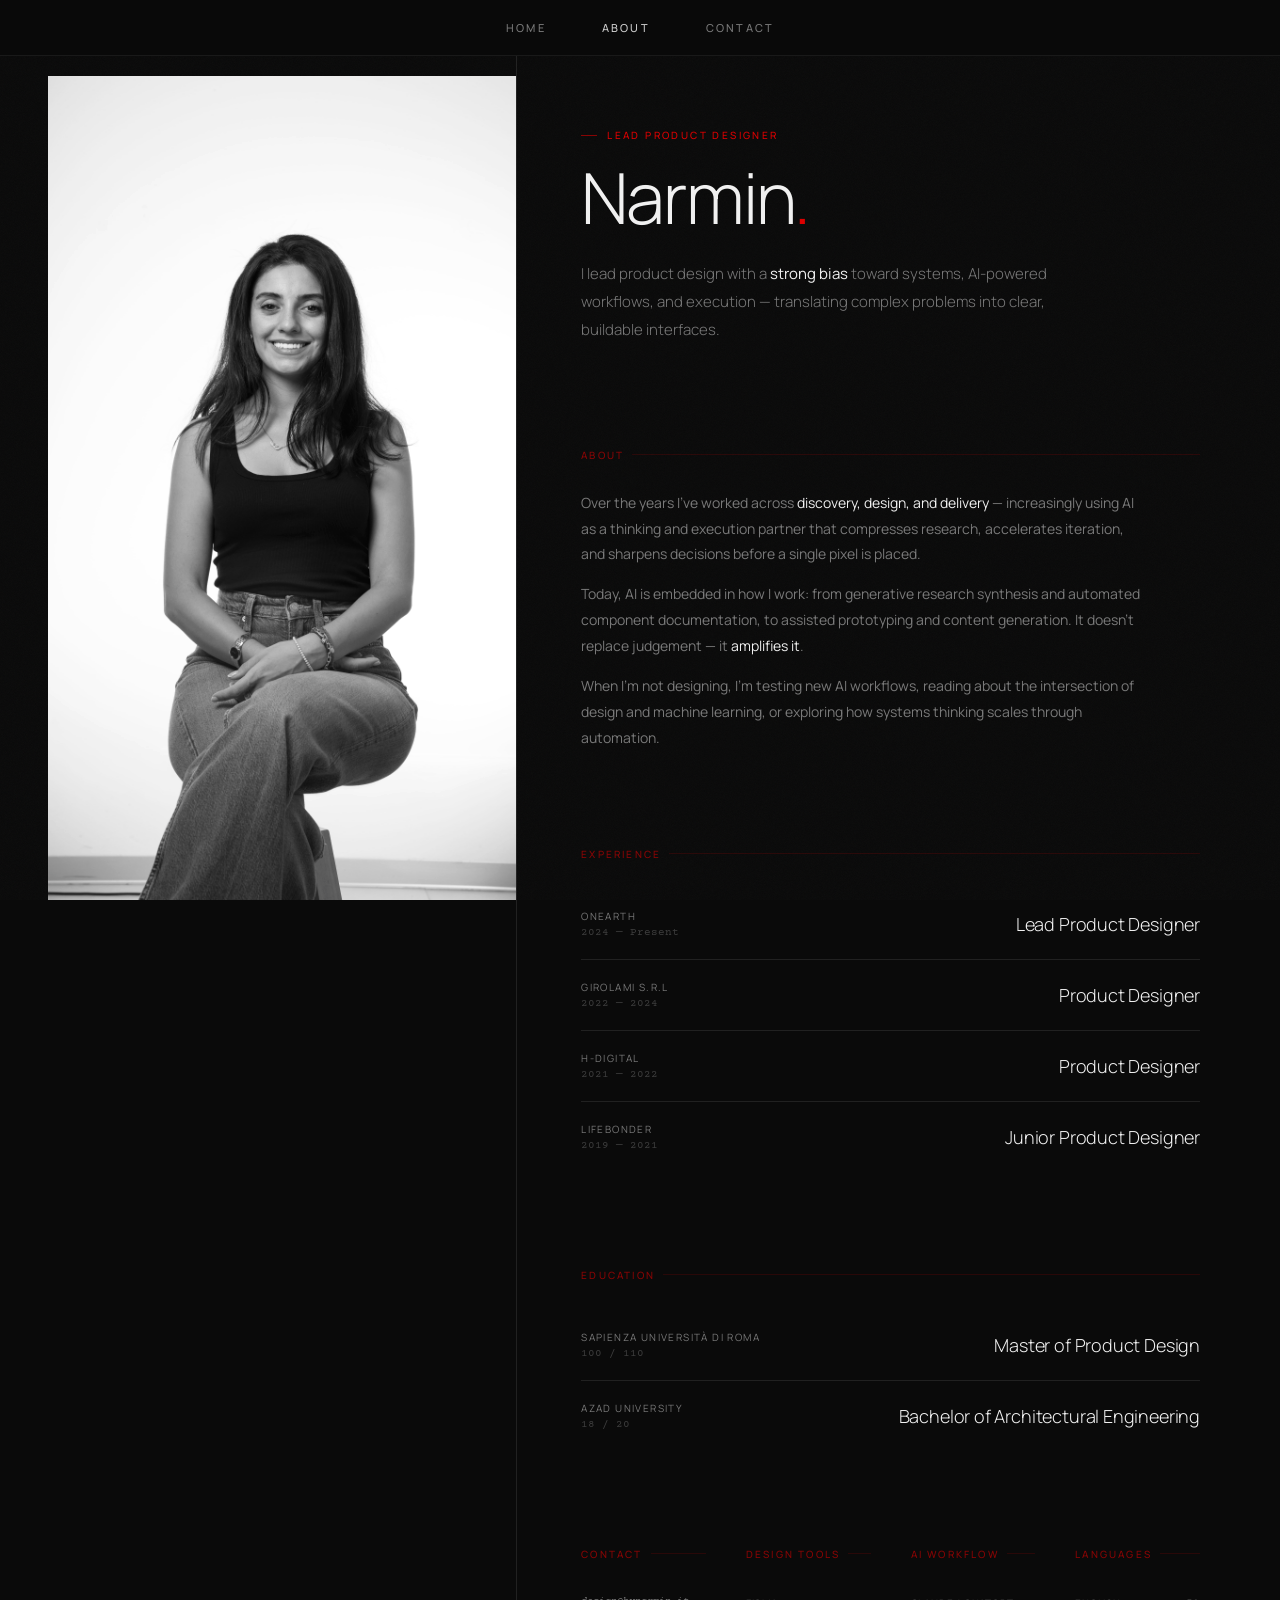
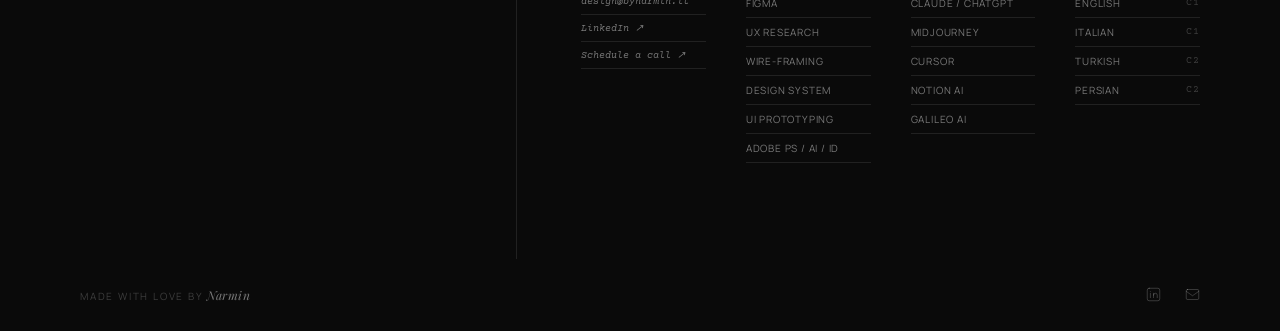
==== commit 72c47b77: "Add project pages, translate content to English, update fonts and remove placeholders - Add cat-me.h" ====
--- a/about.html
+++ b/about.html
@@ -5,203 +5,154 @@
   <meta name="viewport" content="width=device-width, initial-scale=1.0" />
   <title>Narmin — About</title>
 
-  <!-- Google Fonts -->
   <link rel="preconnect" href="https://fonts.googleapis.com" />
   <link rel="preconnect" href="https://fonts.gstatic.com" crossorigin />
-  <link href="https://fonts.googleapis.com/css2?family=Playfair+Display:ital,wght@0,400;0,500;0,700;1,400;1,700&family=Poppins:wght@300;400;500&family=Courier+Prime:ital@0;1&display=swap" rel="stylesheet" />
+  <link href="https://fonts.googleapis.com/css2?family=Manrope:wght@200;300;400;500;600&family=DM+Sans:ital,wght@0,300;0,400;0,500;1,300&family=Playfair+Display:ital,wght@0,400;0,700;1,400&family=Courier+Prime:ital@0;1&display=swap" rel="stylesheet" />
 
-  <!-- Styles -->
   <link rel="stylesheet" href="css/global.css" />
   <link rel="stylesheet" href="css/about.css" />
 </head>
 <body>
 
-  <!-- Noise overlay -->
   <div class="noise"></div>
-
-  <!-- Custom cursor ring -->
   <div id="cur-ring"></div>
-
-  <!-- Nav — injected by global.js -->
   <div id="nav-mount"></div>
 
   <div class="page">
+    <div class="about-layout">
 
-    <!-- ══════════════════════════════════════════
-         HERO
-    ══════════════════════════════════════════ -->
-    <section class="about-hero">
-      <div class="hero-ghost" aria-hidden="true">About.</div>
-      <div class="about-hero-inner">
-        <div class="about-hero-content">
-          <h1 class="about-title">
-            Lead <em>Product</em> Designer
-          </h1>
-          <div class="about-intro-line">
-            <p class="about-intro-text">
-              I lead product design with a <em>strong bias</em> toward systems,
-              interaction, and execution — translating complex problems into
-              clear, buildable interfaces.
-            </p>
-          </div>
+      <!-- ══ LEFT — sticky portrait ══════════════ -->
+      <div class="about-left">
+        <div class="portrait-fill">
+          <img src="assets/portrait.jpg" alt="Narmin" class="portrait-img" />
         </div>
       </div>
-    </section>
 
+      <!-- ══ RIGHT — all content ═════════════════ -->
+      <div class="about-right">
 
-    <!-- ══════════════════════════════════════════
-         MAIN GRID — [empty] [content] [sidebar]
-    ══════════════════════════════════════════ -->
-    <div class="content-grid">
-
-      <!-- Col 1: intentionally empty -->
-      <div class="col-empty"></div>
-
-      <!-- Col 2: Main content -->
-      <main class="center-main">
-
-        <div class="col-label">A little about me</div>
-        <div class="bio-block">
-          <p>Over the years I've worked across <em>discovery, design, and delivery</em> — translating complex problems into clear, buildable interfaces. I care deeply about the space between design intent and shipped product.</p>
-          <p>Recently I've been expanding my <em>front-end skills</em> to reduce the gap between design intent and shipped product, and to collaborate more deeply with engineering teams. I believe good design is invisible — it just works.</p>
-          <p>When I'm not in Figma, I'm probably reading about systems thinking, obsessing over typographic details, or watching the design community build tomorrow.</p>
+        <!-- Title + intro -->
+        <div class="ar-title-block">
+          <div class="ar-eyebrow">Lead Product Designer</div>
+          <h1 class="ar-title">Narmin<span class="ar-dot">.</span></h1>
+          <p class="ar-intro">
+            I lead product design with a <em>strong bias</em> toward systems,
+            AI-powered workflows, and execution — translating complex problems
+            into clear, buildable interfaces.
+          </p>
         </div>
 
-        <div class="col-label">Expertise</div>
-        <div class="expertise-list">
-          <div class="exp-item"><span>Interpersonal Skills</span><div class="exp-dot"></div></div>
-          <div class="exp-item"><span>Creative Thinking</span><div class="exp-dot"></div></div>
-          <div class="exp-item"><span>Detail Oriented</span><div class="exp-dot"></div></div>
-          <div class="exp-item"><span>Problem Solving</span><div class="exp-dot"></div></div>
-          <div class="exp-item"><span>Critical Thinking</span><div class="exp-dot"></div></div>
-          <div class="exp-item"><span>Perceptiveness</span><div class="exp-dot"></div></div>
-          <div class="exp-item"><span>Active Listener</span><div class="exp-dot"></div></div>
-          <div class="exp-item"><span>Communication &amp; Collaboration</span><div class="exp-dot"></div></div>
-        </div>
-
-        <div class="col-label" style="margin-top: 40px;">Education</div>
-        <div class="edu-entry">
-          <div class="edu-school">Sapienza Università di Roma</div>
-          <div class="edu-degree">Master of Product Design</div>
-          <div class="edu-gpa">GPA 100/110</div>
-        </div>
-        <div class="edu-entry">
-          <div class="edu-school">Azad University</div>
-          <div class="edu-degree">Bachelor of Architectural Engineering</div>
-          <div class="edu-gpa">GPA 18/20</div>
-        </div>
-
-        <div class="col-label" style="margin-top: 40px;">Work Experience</div>
-        <div class="work-entries">
-          <div class="work-entry">
-            <div class="work-company">ONEarth</div>
-            <div class="work-role">Lead Product Designer</div>
-            <div class="work-period">2024 — Present</div>
-          </div>
-          <div class="work-entry">
-            <div class="work-company">Girolami s.r.l</div>
-            <div class="work-role">Product Designer</div>
-            <div class="work-period">2022 — 2024</div>
-          </div>
-          <div class="work-entry">
-            <div class="work-company">H-Digital</div>
-            <div class="work-role">Product Designer</div>
-            <div class="work-period">2021 — 2022</div>
-          </div>
-          <div class="work-entry">
-            <div class="work-company">Lifebonder</div>
-            <div class="work-role">Junior Product Designer</div>
-            <div class="work-period">2019 — 2021</div>
+        <!-- About / Bio -->
+        <div class="ar-section">
+          <div class="ar-label">About</div>
+          <div class="ar-bio">
+            <p>Over the years I've worked across <em>discovery, design, and delivery</em> — increasingly using AI as a thinking and execution partner that compresses research, accelerates iteration, and sharpens decisions before a single pixel is placed.</p>
+            <p>Today, AI is embedded in how I work: from generative research synthesis and automated component documentation, to assisted prototyping and content generation. It doesn't replace judgement — it <em>amplifies it</em>.</p>
+            <p>When I'm not designing, I'm testing new AI workflows, reading about the intersection of design and machine learning, or exploring how systems thinking scales through automation.</p>
           </div>
         </div>
 
-      </main>
-
-      <!-- Col 3: Right Sidebar -->
-      <aside class="sidebar-right">
-
-        <div class="sidebar-group">
-          <div class="col-label">Contact</div>
-          <a href="mailto:design@narmin.it" class="contact-link">design@narmin.it</a>
-          <a href="https://calendly.com/ahz-nrm" target="_blank" rel="noopener noreferrer" class="contact-link">Schedule a call</a>
-          <a href="#" class="contact-link">LinkedIn ↗</a>
-        </div>
-
-        <div class="sidebar-group">
-          <div class="col-label">Design apps</div>
-          <div class="sidebar-list">
-            <div class="sidebar-item">Figma</div>
-            <div class="sidebar-item">UX Research</div>
-            <div class="sidebar-item">Idea Mapping</div>
-            <div class="sidebar-item">Moodboard</div>
-            <div class="sidebar-item">Wire-Framing</div>
-            <div class="sidebar-item">Competitive Analysis</div>
-            <div class="sidebar-item">Information Architecture</div>
-            <div class="sidebar-item">Responsiveness</div>
-            <div class="sidebar-item">Design System</div>
-            <div class="sidebar-item">UI Prototyping</div>
-            <div class="sidebar-item">Adobe Ps, Ai, Id, Xd</div>
-            <div class="sidebar-item">Notion</div>
+        <!-- Experience -->
+        <div class="ar-section">
+          <div class="ar-label">Experience</div>
+          <div class="ar-exp-list">
+            <div class="ar-exp-item">
+              <div class="ar-exp-meta">
+                <div class="ar-exp-company">ONEarth</div>
+                <div class="ar-exp-period">2024 — Present</div>
+              </div>
+              <div class="ar-exp-role">Lead Product Designer</div>
+            </div>
+            <div class="ar-exp-item">
+              <div class="ar-exp-meta">
+                <div class="ar-exp-company">Girolami s.r.l</div>
+                <div class="ar-exp-period">2022 — 2024</div>
+              </div>
+              <div class="ar-exp-role">Product Designer</div>
+            </div>
+            <div class="ar-exp-item">
+              <div class="ar-exp-meta">
+                <div class="ar-exp-company">H-Digital</div>
+                <div class="ar-exp-period">2021 — 2022</div>
+              </div>
+              <div class="ar-exp-role">Product Designer</div>
+            </div>
+            <div class="ar-exp-item">
+              <div class="ar-exp-meta">
+                <div class="ar-exp-company">Lifebonder</div>
+                <div class="ar-exp-period">2019 — 2021</div>
+              </div>
+              <div class="ar-exp-role">Junior Product Designer</div>
+            </div>
           </div>
         </div>
 
-        <div class="sidebar-group">
-          <div class="col-label">Language</div>
-          <div class="lang-row"><span class="lang-name">English</span><span class="lang-level">C1</span></div>
-          <div class="lang-row"><span class="lang-name">Italian</span><span class="lang-level">C1</span></div>
-          <div class="lang-row"><span class="lang-name">Turkish</span><span class="lang-level">C2</span></div>
-          <div class="lang-row"><span class="lang-name">Persian</span><span class="lang-level">C2</span></div>
+        <!-- Education -->
+        <div class="ar-section">
+          <div class="ar-label">Education</div>
+          <div class="ar-edu-list">
+            <div class="ar-edu-item">
+              <div class="ar-edu-meta">
+                <div class="ar-edu-school">Sapienza Università di Roma</div>
+                <div class="ar-edu-gpa">100 / 110</div>
+              </div>
+              <div class="ar-edu-degree">Master of Product Design</div>
+            </div>
+            <div class="ar-edu-item">
+              <div class="ar-edu-meta">
+                <div class="ar-edu-school">Azad University</div>
+                <div class="ar-edu-gpa">18 / 20</div>
+              </div>
+              <div class="ar-edu-degree">Bachelor of Architectural Engineering</div>
+            </div>
+          </div>
         </div>
 
-      </aside>
-    </div><!-- /.content-grid -->
+        <!-- Bottom 4-col grid -->
+        <div class="ar-bottom">
 
+          <div class="ar-bottom-col">
+            <div class="ar-label">Contact</div>
+            <a href="mailto:design@bynarmin.it" class="ar-link">design@bynarmin.it</a>
+            <a href="https://www.linkedin.com/in/narmin-ahmadzadeh/" target="_blank" rel="noopener noreferrer" class="ar-link">LinkedIn ↗</a>
+            <a href="https://calendly.com/ahz-nrm" target="_blank" rel="noopener noreferrer" class="ar-link">Schedule a call ↗</a>
+          </div>
 
-    <!-- ══════════════════════════════════════════
-         CORE SKILLS STRIP
-    ══════════════════════════════════════════ -->
-    <div class="skills-section">
-      <div class="skills-section-inner">
-        <div class="col-label" style="margin-bottom: 20px;">Core Skills</div>
-        <div class="skills-tags">
-          <div class="skill-tag">Critical Thinking</div>
-          <div class="skill-tag">Design Systems</div>
-          <div class="skill-tag">Product UI/UX</div>
-          <div class="skill-tag">Responsive Design</div>
-          <div class="skill-tag">Data-driven Decisions</div>
-          <div class="skill-tag">User Research</div>
-          <div class="skill-tag">Prototyping</div>
-          <div class="skill-tag">Art Direction</div>
-          <div class="skill-tag">Motion Design</div>
-          <div class="skill-tag">Front-end Basics</div>
-          <div class="skill-tag">Stakeholder Management</div>
-          <div class="skill-tag">Information Architecture</div>
-        </div>
-      </div>
-    </div>
+          <div class="ar-bottom-col">
+            <div class="ar-label">Design tools</div>
+            <div class="ar-list-item">Figma</div>
+            <div class="ar-list-item">UX Research</div>
+            <div class="ar-list-item">Wire-Framing</div>
+            <div class="ar-list-item">Design System</div>
+            <div class="ar-list-item">UI Prototyping</div>
+            <div class="ar-list-item">Adobe Ps / Ai / Id</div>
+          </div>
 
+          <div class="ar-bottom-col">
+            <div class="ar-label">AI workflow</div>
+            <div class="ar-list-item">Claude / ChatGPT</div>
+            <div class="ar-list-item">Midjourney</div>
+            <div class="ar-list-item">Cursor</div>
+            <div class="ar-list-item">Notion AI</div>
+            <div class="ar-list-item">Galileo AI</div>
+          </div>
 
-    <!-- ══════════════════════════════════════════
-         CLOSING STATEMENT
-    ══════════════════════════════════════════ -->
-    <div class="closing-strip">
-      <div></div><!-- empty col 1 -->
-      <div class="closing-content">
-        <div class="closing-left">
-          <strong>What to expect<br>when working with me.</strong>
-        </div>
-        <p class="closing-right">
-          I lead with <em>curiosity and structure</em>. I push back when needed,
-          stay <em>close to the problem</em>, and never ship something I wouldn't
-          use myself. You'll always know where the design stands and why every
-          decision was made.
-        </p>
-      </div>
-    </div>
+          <div class="ar-bottom-col">
+            <div class="ar-label">Languages</div>
+            <div class="ar-lang-row"><span>English</span><span class="ar-lang-level">C1</span></div>
+            <div class="ar-lang-row"><span>Italian</span><span class="ar-lang-level">C1</span></div>
+            <div class="ar-lang-row"><span>Turkish</span><span class="ar-lang-level">C2</span></div>
+            <div class="ar-lang-row"><span>Persian</span><span class="ar-lang-level">C2</span></div>
+          </div>
 
+        </div><!-- /.ar-bottom -->
+
+      </div><!-- /.about-right -->
+    </div><!-- /.about-layout -->
   </div><!-- /.page -->
 
-  <!-- Scripts: global first, then page-specific -->
+  <div id="footer-mount"></div>
+
   <script src="js/global.js"></script>
   <script src="js/about.js"></script>
 
--- a/css/global.css
+++ b/css/global.css
@@ -1,4 +1,3 @@
-GLOBAL 
 /* ================================================
    NARMIN — GLOBAL STYLES
    css/global.css
@@ -27,19 +26,26 @@
    2. DESIGN TOKENS
 ──────────────────────────────────────────────── */
 :root {
-  --bg:         #000000;
-  --bg2:        #0a0a0a;
-  --text:       #ffffff;
-  --text-muted: rgba(255, 255, 255, 0.45);
-  --text-dim:   rgba(255, 255, 255, 0.2);
-  --border:     rgba(255, 255, 255, 0.1);
-  --hover-bg:   rgba(255, 255, 255, 0.04);
+  --bg:         #0a0a0a;
+  --bg2:        #111111;
+  --text:       #f0f0f0;
+  --text-muted: rgba(240, 240, 240, 0.48);
+  --text-dim:   rgba(240, 240, 240, 0.22);
+  --border:     rgba(240, 240, 240, 0.1);
+  --hover-bg:   rgba(240, 240, 240, 0.04);
   --red:        rgb(220, 0, 0);
   --red-dim:    rgba(220, 0, 0, 0.6);
 
+  --font-display: 'Manrope', sans-serif;
   --font-serif: 'Playfair Display', serif;
-  --font-ui:    'Poppins', sans-serif;
+  --font-ui:    'Manrope', sans-serif;
   --font-mono:  'Courier Prime', monospace;
+
+  --space-xs:   8px;
+  --space-sm:   16px;
+  --space-md:   32px;
+  --space-lg:   64px;
+  --space-xl:   80px;
 }
 
 
@@ -51,7 +57,8 @@
   color: var(--text);
   min-height: 100vh;
   overflow-x: hidden;
-  font-family: var(--font-serif);
+  font-family: var(--font-ui);
+  -webkit-font-smoothing: antialiased;
 }
 
 
@@ -98,16 +105,13 @@
 
 /* ────────────────────────────────────────────────
    7. NAVIGATION
-   Index page: centered  (class="nav-center")
-   About page: left-aligned (default)
-   global.js injects .nav-center on index only
 ──────────────────────────────────────────────── */
 nav {
-  width: 100%;
   height: 56px;
-  background: rgba(0, 0, 0, 0.85);
-  backdrop-filter: blur(12px);
-  -webkit-backdrop-filter: blur(12px);
+  background: rgba(10, 10, 10, 0.92);
+  backdrop-filter: blur(14px);
+  -webkit-backdrop-filter: blur(14px);
+  border-bottom: 1px solid rgba(240, 240, 240, 0.07);
   display: flex;
   align-items: center;
   justify-content: space-between;
@@ -127,7 +131,6 @@
   margin-left: auto;
 }
 
-/* Index page centers the nav */
 nav.nav-center {
   justify-content: center;
 }
@@ -147,23 +150,21 @@
   text-decoration: none;
 }
 
-/* Book a Call - secondary button style */
 .nav-right .nav-item {
   padding: 16px 10px;
-  border: 1px solid rgb(221, 0, 0);
-  border-radius: 4px;
+  border: 1px solid var(--red);
+  border-radius: 3px;
   transition: background-color 0.2s, color 0.2s;
 }
 
 .nav-right .nav-item:hover {
-  background-color: rgb(221, 0, 0);
+  background-color: var(--red);
 }
 
 .nav-right .nav-item:hover .nav-letter {
   color: #fff;
 }
 
-/* Index page nav items have equal padding both sides */
 nav.nav-center .nav-item {
   padding: 0 28px;
 }
@@ -177,8 +178,8 @@
   display: inline-block;
   font-family: var(--font-ui);
   font-size: 11px;
-  font-weight: 400;
-  letter-spacing: 0.18em;
+  font-weight: 500;
+  letter-spacing: 0.2em;
   color: var(--text-muted);
   text-transform: uppercase;
   will-change: transform;
@@ -188,11 +189,11 @@
 }
 
 .nav-item:hover .nav-letter {
-  color: rgba(255, 255, 255, 0.9);
+  color: rgba(240, 240, 240, 0.9);
 }
 
 .nav-item.active .nav-letter {
-  color: rgba(255, 255, 255, 0.85);
+  color: rgba(240, 240, 240, 0.85);
 }
 
 
@@ -208,7 +209,6 @@
   z-index: 2;
 }
 
-/* Index page footer has a top border */
 .footer.footer-bordered {
   border-top: 1px solid var(--border);
 }
@@ -219,7 +219,7 @@
   font-weight: 400;
   letter-spacing: 0.18em;
   text-transform: uppercase;
-  color: rgba(255, 255, 255, 0.2);
+  color: var(--text-dim);
 }
 
 .footer-love em {
@@ -228,7 +228,7 @@
   font-size: 12px;
   letter-spacing: 0.04em;
   text-transform: none;
-  color: rgba(255, 255, 255, 0.35);
+  color: var(--text-muted);
 }
 
 .footer-socials {
@@ -241,13 +241,13 @@
   display: flex;
   align-items: center;
   justify-content: center;
-  color: rgba(255, 255, 255, 0.25);
+  color: var(--text-dim);
   transition: color 0.2s, transform 0.2s;
   text-decoration: none;
 }
 
 .social-link:hover {
-  color: rgba(255, 255, 255, 0.85);
+  color: var(--text);
   transform: translateY(-2px);
 }
 
@@ -255,10 +255,10 @@
 /* ────────────────────────────────────────────────
    9. SHARED KEYFRAMES
 ──────────────────────────────────────────────── */
-@keyframes fadeIn  { from { opacity: 0; }                           to { opacity: 1; } }
-@keyframes fadeUp  { from { opacity: 0; transform: translateY(18px);} to { opacity: 1; transform: none; } }
-@keyframes slideUp { from { transform: translateY(110%); }           to { transform: none; } }
-@keyframes marquee { from { transform: translateX(0); }              to { transform: translateX(-50%); } }
+@keyframes fadeIn  { from { opacity: 0; }                            to { opacity: 1; } }
+@keyframes fadeUp  { from { opacity: 0; transform: translateY(18px); } to { opacity: 1; transform: none; } }
+@keyframes slideUp { from { transform: translateY(110%); }            to { transform: none; } }
+@keyframes marquee { from { transform: translateX(0); }               to { transform: translateX(-50%); } }
 
 
 /* ────────────────────────────────────────────────
@@ -295,15 +295,11 @@
 
 /* ────────────────────────────────────────────────
    11. SHARED PAGE ELEMENTS
-   Used on multiple pages — lives here so every
-   page gets them without loading index.css
-──────────────────────────────────────────────── */
-
-/* Eyebrow label — used on index hero and about hero */
+──────────────────────────────────────────────── */
 .hello-tag {
   font-family: var(--font-ui);
   font-size: 11px;
-  font-weight: 400;
+  font-weight: 500;
   letter-spacing: 0.22em;
   text-transform: uppercase;
   color: var(--text-muted);
@@ -320,5 +316,5 @@
   content: '';
   width: 20px;
   height: 1px;
-  background: rgba(255, 255, 255, 0.35);
-}+  background: rgba(240, 240, 240, 0.28);
+}
--- a/css/about.css
+++ b/css/about.css
@@ -1,271 +1,207 @@
 /* ================================================
-   NARMIN — ABOUT PAGE STYLES
-   css/about.css
-   Page-specific only. Global styles live in global.css
+   NARMIN — ABOUT PAGE
+   Two-column: sticky portrait left / all content right
    ================================================ */
 
 
-ABOUT
-
-/* ────────────────────────────────────────────────
-   1. HERO SECTION
-──────────────────────────────────────────────── */
-.about-hero {
-  /* Matches home .main exactly — bottom-anchored, full viewport minus nav */
-  padding: 56px 80px 80px;
-  position: relative;
+/* ────────────────────────────────────────────────
+   1. LAYOUT
+──────────────────────────────────────────────── */
+.about-layout {
+  display: grid;
+  grid-template-columns: 38% 1fr;
+  align-items: start;
+  min-height: 100vh;
+  padding-left: 48px;
+}
+
+/* ── Left: sticky portrait ─────────────────── */
+.about-left {
+  position: sticky;
+  top: 76px; /* nav height 56 + top 20 */
+  height: calc(100vh - 76px);
   overflow: hidden;
-  min-height: calc(100vh - 56px);
-  display: flex;
-  flex-direction: column;
-  justify-content: flex-end;
-}
-
-.about-hero-inner {
-  position: relative;
-  z-index: 1;
-}
-
-.about-hero-content {
+}
+
+.portrait-fill {
   width: 100%;
-}
-
-/* Ghost watermark */
-.hero-ghost {
-  position: absolute;
-  right: -20px;
-  top: 0;
-  font-family: var(--font-serif);
-  font-style: italic;
-  font-weight: 700;
-  font-size: clamp(120px, 16vw, 220px);
-  color: rgba(255, 255, 255, 0.025);
+  height: 100%;
+}
+
+.portrait-img {
+  width: 100%;
+  height: 100%;
+  object-fit: cover;
+  object-position: center top;
+  display: block;
+  filter: grayscale(12%) contrast(1.04);
+  transition: filter 0.5s ease;
+}
+
+.about-left:hover .portrait-img {
+  filter: grayscale(0%) contrast(1.02);
+}
+
+/* Placeholder shown when image is missing */
+.portrait-fill:not(:has(img[src])) .portrait-img,
+.portrait-img[src="assets/portrait.jpg"]:not([complete]) {
+  background: #1a1a1a;
+}
+
+/* ── Right: scrollable content ─────────────── */
+.about-right {
+  border-left: 1px solid var(--border);
+  padding: 72px 80px 96px 64px;
+  opacity: 0;
+  transform: translateY(20px);
+}
+
+.about-right.revealed {
+  opacity: 1;
+  transform: none;
+  transition: opacity 0.8s 0.05s ease, transform 0.8s 0.05s cubic-bezier(0.16, 1, 0.3, 1);
+}
+
+
+/* ────────────────────────────────────────────────
+   2. TITLE BLOCK
+──────────────────────────────────────────────── */
+.ar-title-block {
+  padding-bottom: 56px;
+  margin-bottom: 0;
+}
+
+.ar-eyebrow {
+  font-family: var(--font-ui);
+  font-size: 10px;
+  font-weight: 500;
+  letter-spacing: 0.24em;
+  text-transform: uppercase;
+  color: var(--red);
+  margin-bottom: 20px;
+  display: flex;
+  align-items: center;
+  gap: 10px;
+}
+
+.ar-eyebrow::before {
+  content: '';
+  width: 16px;
+  height: 1px;
+  background: var(--red-dim);
+}
+
+.ar-title {
+  font-family: var(--font-display);
+  font-weight: 300;
+  font-size: clamp(48px, 5.5vw, 80px);
+  letter-spacing: -0.03em;
+  color: var(--text);
   line-height: 1;
-  user-select: none;
-  pointer-events: none;
-  white-space: nowrap;
-  animation: fadeIn 1.2s 0.2s ease both;
-  letter-spacing: -0.04em;
-}
-
-.about-title {
-  font-family: var(--font-serif);
+  margin-bottom: 28px;
+}
+
+.ar-dot {
+  color: var(--red);
+}
+
+.ar-intro {
+  font-family: var(--font-display);
+  font-size: 15px;
+  font-weight: 300;
+  line-height: 1.85;
+  color: var(--text-muted);
+  max-width: 520px;
+}
+
+.ar-intro em {
   font-weight: 400;
-  font-size: 80px;          /* matches .hl-word on home */
-  line-height: 0.9;
-  letter-spacing: -0.02em;
-  color: #fff;
-  padding-bottom: 42px;     /* matches .headline padding-bottom */
-  padding-left: 80px;
-  animation: slideUp 0.95s cubic-bezier(0.16, 1, 0.3, 1) both;
-}
-
-.about-title em {
-  font-style: italic;
-  color: var(--text-muted);
-}
-
-.about-intro-line {
-  margin-top: 42px;
-  padding-left: 80px;
-  padding-right: 80px;
-  animation: fadeUp 0.7s 0.4s ease both;
-}
-
-.about-intro-text {
-  font-family: var(--font-serif);
-  font-size: 18px;
-  font-weight: 400;
-  font-style: italic;
-  line-height: 1.9;
-  color: var(--text-muted);
-  max-width: 700px;
-}
-
-.about-intro-text em {
   font-style: normal;
-  color: #fff;
-}
-
-
-/* ────────────────────────────────────────────────
-   2. MAIN 3-COLUMN GRID
-   col 1 = empty gutter (28%)
-   col 2 = main content (1fr)
-   col 3 = right sidebar (160px)
-──────────────────────────────────────────────── */
-.content-grid {
-  display: grid;
-  grid-template-columns: 28% 1fr 160px;
-  padding: 0 80px;
-  position: relative;
-  z-index: 2;
-}
-
-.col-empty {}
-
-.center-main {
-  padding: 80px 48px 80px;
-}
-
-.sidebar-right {
-  padding: 56px 0 80px 28px;
-}
-
-
-/* ────────────────────────────────────────────────
-   3. SECTION LABELS
-──────────────────────────────────────────────── */
-.col-label {
-  font-family: var(--font-ui);
-  font-size: 10px;
-  font-weight: 400;
-  letter-spacing: 0.2em;
+  color: var(--text);
+}
+
+
+/* ────────────────────────────────────────────────
+   3. SECTIONS
+──────────────────────────────────────────────── */
+.ar-section {
+  padding: 48px 0;
+  opacity: 0;
+  transform: translateY(14px);
+}
+
+.ar-section.revealed {
+  opacity: 1;
+  transform: none;
+}
+
+.ar-label {
+  font-family: var(--font-ui);
+  font-size: 10px;
+  font-weight: 500;
+  letter-spacing: 0.22em;
   text-transform: uppercase;
   color: var(--red-dim);
-  margin-bottom: 24px;
+  margin-bottom: 28px;
   display: flex;
   align-items: center;
   gap: 8px;
 }
 
-.col-label::after {
+.ar-label::after {
   content: '';
   flex: 1;
   height: 1px;
-  background: rgba(220, 0, 0, 0.2);
-}
-
-
-/* ────────────────────────────────────────────────
-   4. BIO BLOCK
-──────────────────────────────────────────────── */
-.bio-block {
-  margin-bottom: 40px;
-}
-
-.bio-block p {
-  font-family: poppins;
+  background: rgba(220, 0, 0, 0.15);
+}
+
+
+/* ────────────────────────────────────────────────
+   4. BIO
+──────────────────────────────────────────────── */
+.ar-bio {
+  display: flex;
+  flex-direction: column;
+  gap: 14px;
+  max-width: 560px;
+}
+
+.ar-bio p {
+  font-family: var(--font-ui);
   font-size: 14px;
   line-height: 1.85;
   color: var(--text-muted);
-  margin-bottom: 14px;
-}
-
-.bio-block p:last-child { margin-bottom: 0; }
-
-.bio-block p em {
+}
+
+.ar-bio p em {
   font-style: normal;
-  color: #fff;
-}
-
-
-/* ────────────────────────────────────────────────
-   5. EXPERTISE LIST
-──────────────────────────────────────────────── */
-.expertise-list {
+  color: var(--text);
+}
+
+
+/* ────────────────────────────────────────────────
+   5. EXPERIENCE
+──────────────────────────────────────────────── */
+.ar-exp-list {
   display: flex;
   flex-direction: column;
-  margin-bottom: 40px;
-}
-
-.exp-item {
+}
+
+.ar-exp-item {
   display: flex;
   align-items: center;
   justify-content: space-between;
-  padding: 11px 0;
-  font-family: var(--font-ui);
-  font-size: 10px;
-  font-weight: 400;
-  letter-spacing: 0.1em;
-  text-transform: uppercase;
-  color: var(--text-muted);
-  cursor: default;
-  transition: color 0.2s, padding-left 0.25s ease;
+  padding: 20px 0;
+  border-bottom: 1px solid var(--border);
   position: relative;
   overflow: hidden;
-}
-
-.exp-item::before {
-  content: '';
-  position: absolute;
-  inset: 0;
-  background: var(--hover-bg);
-  transform: translateX(-101%);
-  transition: transform 0.3s cubic-bezier(0.16, 1, 0.3, 1);
-}
-
-.exp-item:hover { color: #fff; padding-left: 8px; }
-.exp-item:hover::before { transform: translateX(0); }
-.exp-item span { position: relative; z-index: 1; }
-
-.exp-dot {
-  width: 4px;
-  height: 4px;
-  border-radius: 50%;
-  background: var(--red-dim);
-  position: relative;
-  z-index: 1;
-  opacity: 0;
-  transition: opacity 0.2s;
-}
-
-.exp-item:hover .exp-dot { opacity: 1; }
-
-
-/* ────────────────────────────────────────────────
-   6. EDUCATION
-──────────────────────────────────────────────── */
-.edu-entry {
-  margin-bottom: 24px;
-  padding-bottom: 24px;
-}
-
-.edu-entry:last-child { margin-bottom: 0; }
-
-.edu-school {
-  font-family: var(--font-ui);
-  font-size: 10px;
-  letter-spacing: 0.12em;
-  text-transform: uppercase;
-  color: var(--text-muted);
-  margin-bottom: 4px;
-}
-
-.edu-degree {
-  font-family: var(--font-serif);
-  font-size: 16px;
-  font-weight: 500;
-  color: #fff;
-  line-height: 1.4;
-  margin-bottom: 4px;
-}
-
-.edu-gpa {
-  font-family: var(--font-mono);
-  font-size: 12px;
-  letter-spacing: 0.1em;
-  color: var(--text-dim);
-}
-
-
-/* ────────────────────────────────────────────────
-   7. WORK EXPERIENCE
-──────────────────────────────────────────────── */
-.work-entries {
-  display: flex;
-  flex-direction: column;
-}
-
-.work-entry {
-  padding: 20px 0;
   cursor: default;
   transition: padding-left 0.3s cubic-bezier(0.16, 1, 0.3, 1);
-  position: relative;
-  overflow: hidden;
-}
-
-.work-entry::before {
+}
+
+.ar-exp-item:last-child { border-bottom: none; }
+
+.ar-exp-item::before {
   content: '';
   position: absolute;
   inset: 0;
@@ -274,233 +210,197 @@
   transition: transform 0.35s cubic-bezier(0.16, 1, 0.3, 1);
 }
 
-.work-entry:hover { padding-left: 10px; }
-.work-entry:hover::before { transform: translateX(0); }
-
-.work-company {
-  font-family: var(--font-ui);
-  font-size: 12px;
+.ar-exp-item:hover { padding-left: 10px; }
+.ar-exp-item:hover::before { transform: translateX(0); }
+
+.ar-exp-meta {
+  display: flex;
+  flex-direction: column;
+  gap: 3px;
+  position: relative;
+  z-index: 1;
+}
+
+.ar-exp-company {
+  font-family: var(--font-ui);
+  font-size: 10px;
   letter-spacing: 0.14em;
   text-transform: uppercase;
   color: var(--text-muted);
-  margin-bottom: 4px;
+}
+
+.ar-exp-period {
+  font-family: var(--font-mono);
+  font-size: 11px;
+  color: var(--text-dim);
+}
+
+.ar-exp-role {
+  font-family: var(--font-display);
+  font-size: 18px;
+  font-weight: 300;
+  color: var(--text);
   position: relative;
   z-index: 1;
+  letter-spacing: -0.01em;
+}
+
+
+/* ────────────────────────────────────────────────
+   6. EDUCATION
+──────────────────────────────────────────────── */
+.ar-edu-list {
+  display: flex;
+  flex-direction: column;
+}
+
+.ar-edu-item {
+  display: flex;
+  align-items: center;
+  justify-content: space-between;
+  padding: 20px 0;
+  border-bottom: 1px solid var(--border);
+  position: relative;
+  overflow: hidden;
+  cursor: default;
+  transition: padding-left 0.3s cubic-bezier(0.16, 1, 0.3, 1);
+}
+
+.ar-edu-item:last-child { border-bottom: none; }
+
+.ar-edu-item::before {
+  content: '';
+  position: absolute;
+  inset: 0;
+  background: var(--hover-bg);
+  transform: translateX(-101%);
+  transition: transform 0.35s cubic-bezier(0.16, 1, 0.3, 1);
+}
+
+.ar-edu-item:hover { padding-left: 10px; }
+.ar-edu-item:hover::before { transform: translateX(0); }
+
+.ar-edu-meta {
+  display: flex;
+  flex-direction: column;
+  gap: 3px;
+  position: relative;
+  z-index: 1;
+}
+
+.ar-edu-school {
+  font-family: var(--font-ui);
+  font-size: 10px;
+  letter-spacing: 0.14em;
+  text-transform: uppercase;
+  color: var(--text-muted);
+}
+
+.ar-edu-gpa {
+  font-family: var(--font-mono);
+  font-size: 11px;
+  color: var(--text-dim);
+}
+
+.ar-edu-degree {
+  font-family: var(--font-display);
+  font-size: 18px;
+  font-weight: 300;
+  color: var(--text);
+  position: relative;
+  z-index: 1;
+  letter-spacing: -0.01em;
+}
+
+
+/* ────────────────────────────────────────────────
+   7. BOTTOM 4-COL GRID
+──────────────────────────────────────────────── */
+.ar-bottom {
+  display: grid;
+  grid-template-columns: repeat(4, 1fr);
+  gap: 0 40px;
+  padding-top: 48px;
+  opacity: 0;
+  transform: translateY(14px);
+}
+
+.ar-bottom.revealed {
+  opacity: 1;
+  transform: none;
+}
+
+.ar-bottom-col {}
+
+.ar-link {
+  font-family: var(--font-mono);
+  font-size: 10px;
+  font-style: italic;
+  color: var(--text-muted);
+  text-decoration: none;
+  display: block;
+  padding: 7px 0;
+  border-bottom: 1px solid var(--border);
   transition: color 0.2s;
 }
 
-.work-entry:hover .work-company { color: rgba(255, 255, 255, 0.7); }
-
-.work-role {
-  font-family: var(--font-serif);
-  font-size: 16px;
-  font-weight: 400;
-  color: #fff;
-  line-height: 1.3;
-  position: relative;
-  z-index: 1;
-}
-
-.work-period {
-  font-family: var(--font-mono);
-  font-size: 12px;
-  letter-spacing: 0.1em;
-  color: var(--text-dim);
-  margin-top: 4px;
-  position: relative;
-  z-index: 1;
-}
-
-
-/* ────────────────────────────────────────────────
-   8. SKILL TAGS STRIP
-──────────────────────────────────────────────── */
-.skills-section {
-  padding: 0 80px 40px;
-  position: relative;
-  z-index: 2;
-  display: grid;
-  grid-template-columns: 28% 1fr 160px;
-  border-top: 1px solid var(--border);
-  padding-top: 40px;
-}
-
-.skills-section-inner {
-  grid-column: 2 / 4;
-  padding-left: 48px;
-}
-
-.skills-tags {
-  display: flex;
-  flex-wrap: wrap;
-  gap: 8px;
-}
-
-.skill-tag {
-  font-family: var(--font-ui);
-  font-size: 9px;
-  letter-spacing: 0.12em;
-  text-transform: uppercase;
-  color: var(--text-muted);
-  border: 1px solid var(--border);
-  padding: 5px 10px;
-  transition: color 0.2s, border-color 0.2s, background 0.2s;
-  cursor: default;
-}
-
-.skill-tag:hover {
-  color: #fff;
-  border-color: rgba(220, 0, 0, 0.5);
-  background: rgba(220, 0, 0, 0.06);
-}
-
-
-/* ────────────────────────────────────────────────
-   9. RIGHT SIDEBAR
-──────────────────────────────────────────────── */
-.sidebar-group { margin-bottom: 36px; }
-
-.sidebar-list {
-  display: flex;
-  flex-direction: column;
-}
-
-.sidebar-item {
-  font-family: var(--font-ui);
-  font-size: 10px;
-  letter-spacing: 0.1em;
-  text-transform: uppercase;
-  color: var(--text-muted);
-  padding: 6px 0;
+.ar-link:hover { color: var(--red); }
+
+.ar-list-item {
+  font-family: var(--font-ui);
+  font-size: 10px;
+  letter-spacing: 0.08em;
+  text-transform: uppercase;
+  color: var(--text-muted);
+  padding: 7px 0;
+  border-bottom: 1px solid var(--border);
   transition: color 0.2s, padding-left 0.2s;
   cursor: default;
 }
 
-.sidebar-item:hover { color: #fff; padding-left: 6px; }
-
-.contact-link {
-  font-family: var(--font-mono);
-  font-size: 10px;
-  font-style: italic;
-  color: var(--text-muted);
-  text-decoration: none;
-  display: block;
-  padding: 6px 0;
-  transition: color 0.2s;
-}
-
-.contact-link:hover { color: rgba(220, 0, 0, 0.85); }
-
-.lang-row {
+.ar-list-item:hover { color: var(--text); padding-left: 5px; }
+
+.ar-lang-row {
   display: flex;
   align-items: center;
   justify-content: space-between;
-  padding: 6px 0;
-}
-
-.lang-name {
-  font-family: var(--font-ui);
-  font-size: 10px;
-  letter-spacing: 0.1em;
-  text-transform: uppercase;
-  color: var(--text-muted);
-}
-
-.lang-level {
+  padding: 7px 0;
+  border-bottom: 1px solid var(--border);
+  font-family: var(--font-ui);
+  font-size: 10px;
+  letter-spacing: 0.08em;
+  text-transform: uppercase;
+  color: var(--text-muted);
+}
+
+.ar-lang-level {
   font-family: var(--font-mono);
   font-size: 10px;
   color: var(--text-dim);
   letter-spacing: 0.1em;
-}
-
-
-/* ────────────────────────────────────────────────
-   10. CLOSING STRIP
-──────────────────────────────────────────────── */
-.closing-strip {
-  padding: 64px 80px;
-  display: flex;
-  align-items: center;
-  position: relative;
-  z-index: 2;
-  border-top: 1px solid var(--border);
-}
-
-.closing-content {
-  width: 100%;
-  display: grid;
-  grid-template-columns: 1fr 1fr;
-  gap: 0 80px;
-  align-items: center;
-}
-
-.closing-left {
-  font-family: var(--font-serif);
-  font-size: 13px;
-  font-style: italic;
-  color: var(--text-muted);
-  line-height: 1.6;
-}
-
-.closing-left strong {
-  font-style: normal;
-  color: #fff;
-  font-weight: 400;
-  font-size: 18px;
-}
-
-.closing-right {
-  font-family: poppins;
-  font-size: 14px;
-  font-style: regular;
-  line-height: 1.9;
-  color: var(--text-muted);
-}
-
-.closing-right em { font-style: normal; color: #fff; }
-
-
-/* ────────────────────────────────────────────────
-   11. RESPONSIVE
-──────────────────────────────────────────────── */
-@media (max-width: 1100px) {
-  .content-grid,
-  .about-hero-inner,
-  .closing-strip,
-  .skills-section       { grid-template-columns: 22% 1fr 140px; }
-}
-
-@media (max-width: 900px) {
-  .about-hero           { padding: 48px 48px 60px; }
-  .about-title          { font-size: 60px; padding-left: 48px; }
-  .about-intro-line     { padding-left: 48px; padding-right: 48px; }
-  .content-grid,
-  .closing-strip,
-  .skills-section       { padding-left: 48px; padding-right: 48px; }
-  .content-grid         { grid-template-columns: 1fr 140px; }
-  .about-hero-inner     { grid-template-columns: 1fr; }
-  .about-hero-content   { grid-column: 1; }
-  .col-empty            { display: none; }
-  .sidebar-right        { padding-left: 0; padding-top: 32px; grid-column: 1 / -1; }
-  .closing-strip        { grid-template-columns: 1fr; }
-  .closing-content      { grid-template-columns: 1fr; gap: 20px; }
-  .skills-section       { grid-template-columns: 1fr; }
-  .skills-section-inner { grid-column: 1; }
-}
-
-@media (max-width: 700px) {
-  .about-hero           { padding: 36px 36px 52px; }
-  .about-title          { font-size: 44px; padding-left: 36px; }
-  .about-intro-line     { padding-left: 36px; padding-right: 36px; }
-  .content-grid,
-  .closing-strip,
-  .skills-section       { padding-left: 32px; padding-right: 32px; }
-  .content-grid         { grid-template-columns: 1fr; }
-  .center-main          { padding: 40px 0; }
-}
-
-@media (max-width: 480px) {
-  .about-hero           { padding: 32px 24px 48px; }
-  .about-title          { font-size: 34px; padding-bottom: 40px; padding-left: 24px; }
-  .about-intro-line     { padding-left: 24px; padding-right: 24px; }
-}+  text-transform: none;
+}
+
+
+/* ────────────────────────────────────────────────
+   8. RESPONSIVE
+──────────────────────────────────────────────── */
+@media (max-width: 1000px) {
+  .about-layout     { grid-template-columns: 42% 1fr; padding-left: 32px; }
+  .about-right      { padding: 56px 48px 80px 40px; }
+  .ar-bottom        { grid-template-columns: repeat(2, 1fr); gap: 40px 40px; }
+}
+
+@media (max-width: 800px) {
+  .about-layout     { grid-template-columns: 1fr; padding-left: 0; }
+  .about-left       { position: relative; top: 0; height: 60vw; max-height: 520px; }
+  .about-right      { border-left: none; border-top: 1px solid var(--border); padding: 48px 40px 72px; }
+  .ar-bottom        { grid-template-columns: repeat(2, 1fr); }
+}
+
+@media (max-width: 560px) {
+  .about-left       { height: 75vw; }
+  .about-right      { padding: 40px 24px 64px; }
+  .ar-title         { font-size: clamp(40px, 10vw, 60px); }
+  .ar-bottom        { grid-template-columns: 1fr; gap: 36px 0; }
+}
